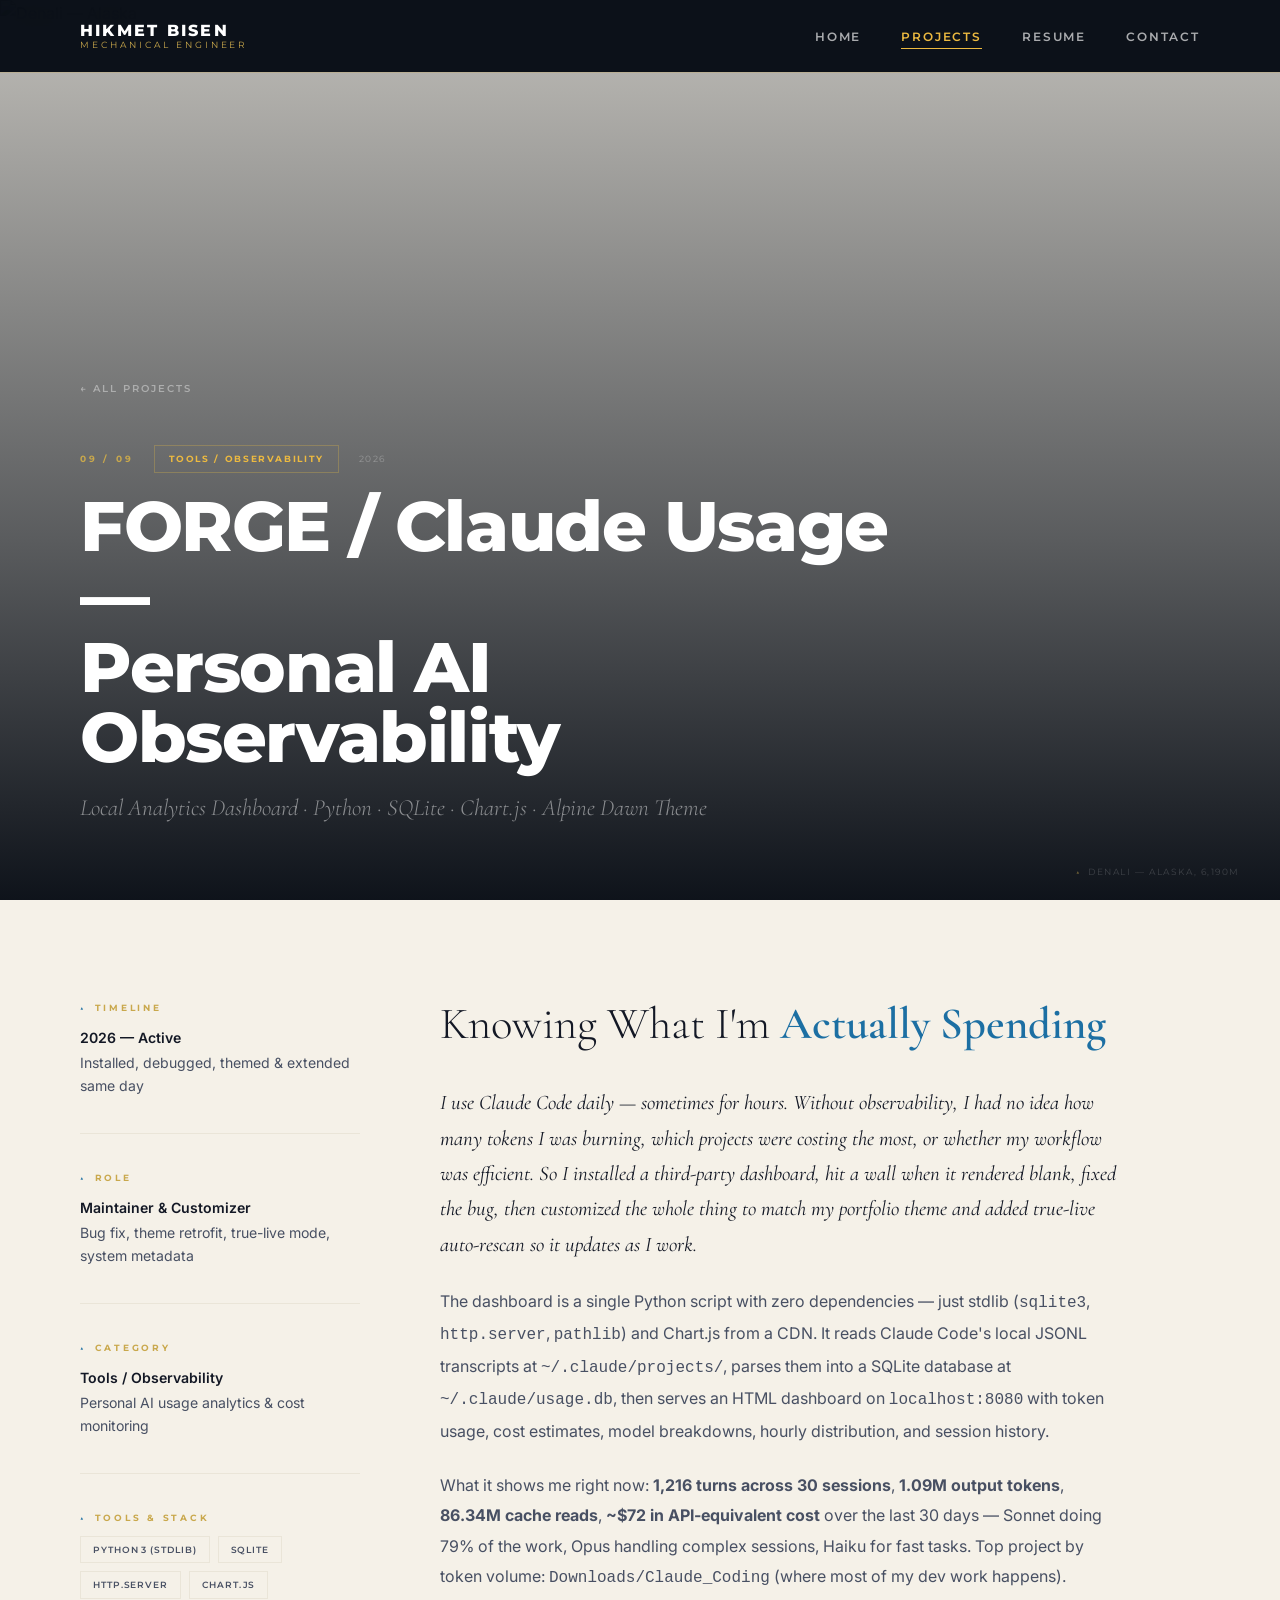
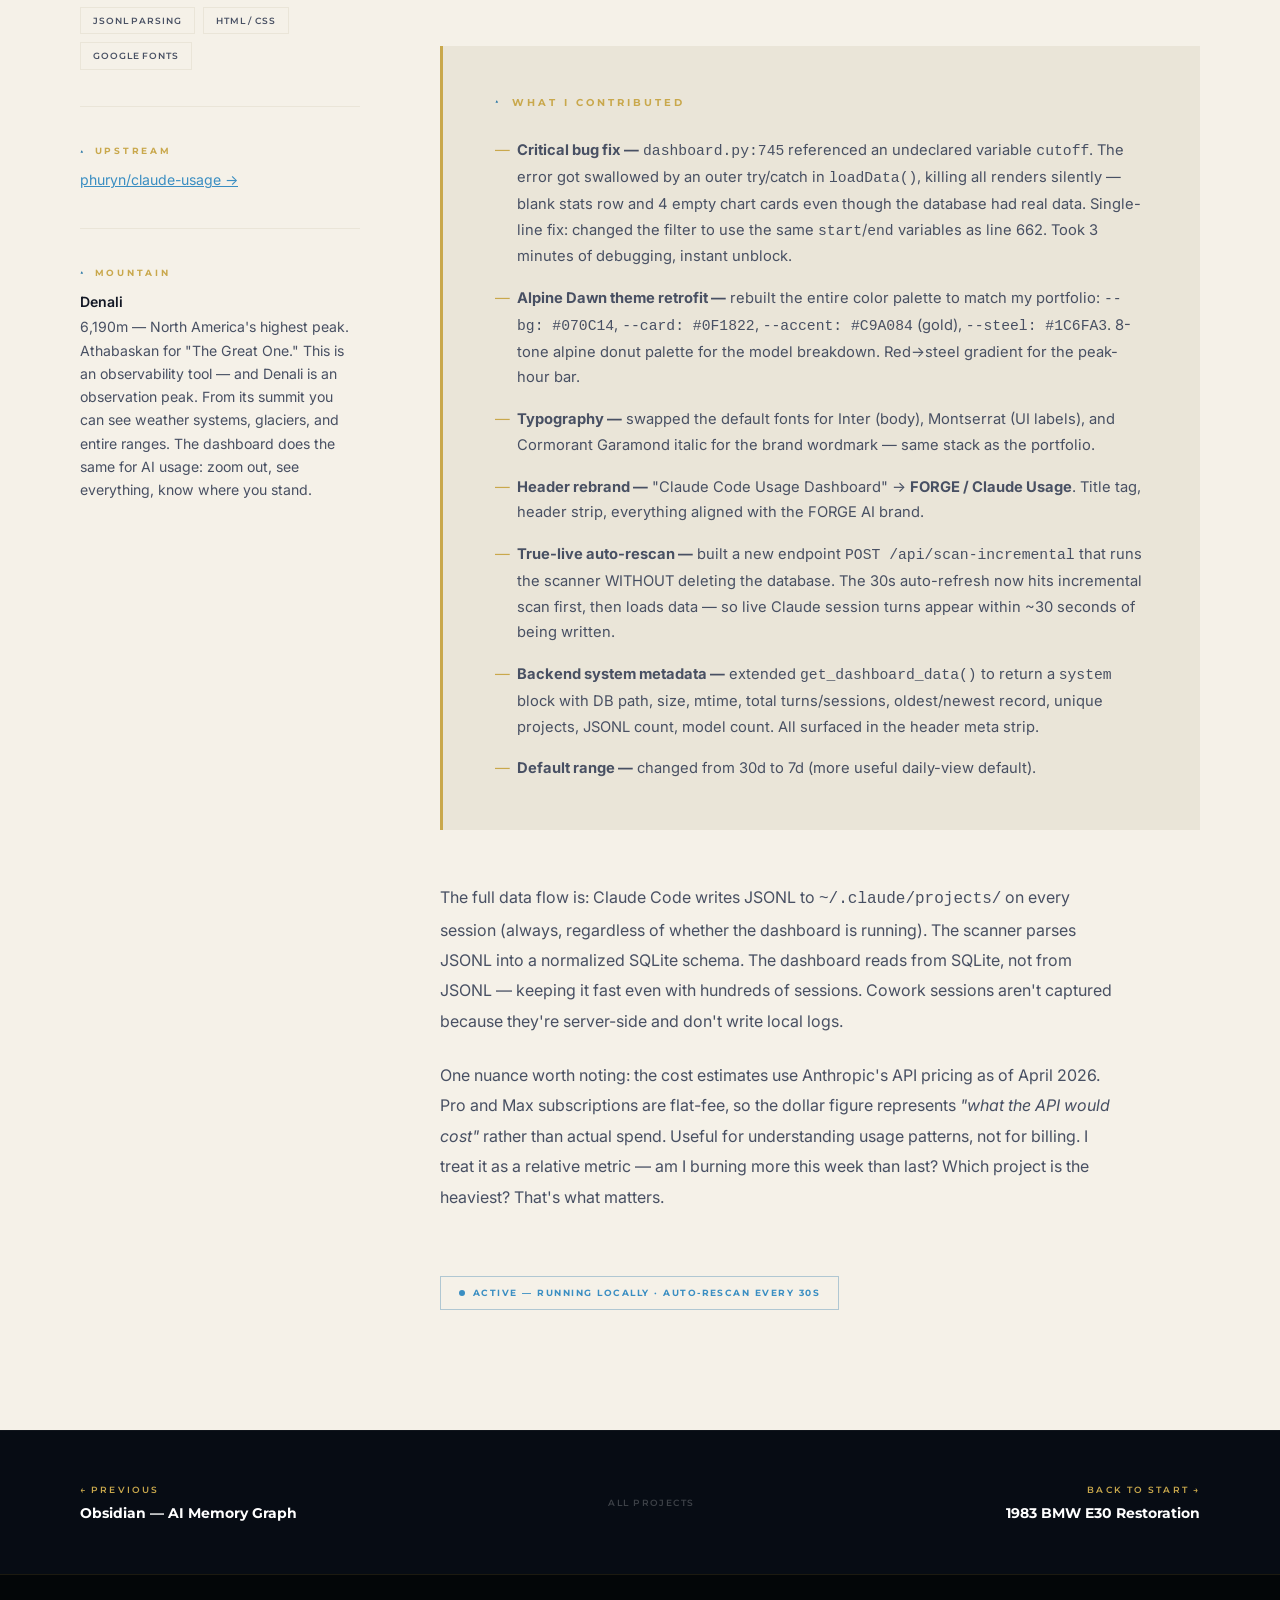
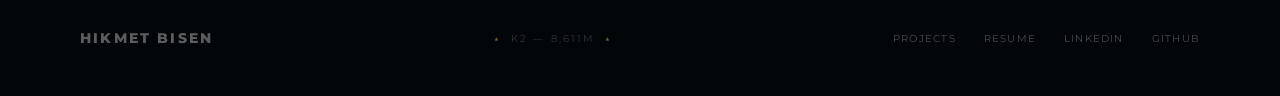
==== Project/project-claude-dashboard.html @ 7d72fdad "Add Claude Usage Dashboard as project 09/09" ====
<!DOCTYPE html>
<html lang="en">
<head>
  <meta charset="UTF-8">
  <meta name="viewport" content="width=device-width, initial-scale=1.0">
  <title>Claude Usage Dashboard — Hikmet Bisen</title>
  <meta name="description" content="Local analytics dashboard for Claude Code — token usage, cost estimates, session history. Customized to Alpine Dawn theme with true-live auto-rescan.">
  <link rel="stylesheet" href="../css/style.css">
</head>
<body>

  <nav class="navbar scrolled" id="navbar">
    <div class="nav-inner">
      <a href="../index.html" class="nav-logo">
        Hikmet Bisen
        <span>Mechanical Engineer</span>
      </a>
      <ul class="nav-links">
        <li><a href="../index.html">Home</a></li>
        <li><a href="projects.html" class="active">Projects</a></li>
        <li><a href="../Resume/resume.html">Resume</a></li>
        <li><a href="../index.html#contact">Contact</a></li>
      </ul>
    </div>
  </nav>

  <!-- ── Hero ── -->
  <section class="project-detail-hero">
    <img
      src="../assets/images/denali.jpg"
      alt="Denali — Alaska"
      class="project-detail-hero-img"
    >
    <div class="project-detail-overlay"></div>
    <div class="project-mountain-credit">Denali — Alaska, 6,190m</div>

    <div class="project-detail-hero-content">
      <a href="projects.html" class="project-detail-back">← All Projects</a>
      <div class="project-detail-meta">
        <span class="project-detail-num">09 / 09</span>
        <span class="project-detail-cat">Tools / Observability</span>
        <span class="project-detail-date">2026</span>
      </div>
      <h1 class="project-detail-title">FORGE / Claude Usage —<br>Personal AI Observability</h1>
      <p class="project-detail-subtitle">Local Analytics Dashboard · Python · SQLite · Chart.js · Alpine Dawn Theme</p>
    </div>
  </section>

  <!-- ── Content ── -->
  <section class="project-detail-content">
    <div class="container">
      <div class="project-detail-grid">

        <!-- Sidebar -->
        <aside class="project-detail-sidebar">
          <div class="project-sidebar-section">
            <span class="project-sidebar-label">Timeline</span>
            <div class="project-sidebar-value">
              <strong>2026 — Active</strong>
              Installed, debugged, themed &amp; extended same day
            </div>
          </div>
          <div class="project-sidebar-section">
            <span class="project-sidebar-label">Role</span>
            <div class="project-sidebar-value">
              <strong>Maintainer &amp; Customizer</strong>
              Bug fix, theme retrofit, true-live mode, system metadata
            </div>
          </div>
          <div class="project-sidebar-section">
            <span class="project-sidebar-label">Category</span>
            <div class="project-sidebar-value">
              <strong>Tools / Observability</strong>
              Personal AI usage analytics &amp; cost monitoring
            </div>
          </div>
          <div class="project-sidebar-section">
            <span class="project-sidebar-label">Tools &amp; Stack</span>
            <div class="project-tools-list">
              <span class="project-tool-tag">Python 3 (stdlib)</span>
              <span class="project-tool-tag">SQLite</span>
              <span class="project-tool-tag">http.server</span>
              <span class="project-tool-tag">Chart.js</span>
              <span class="project-tool-tag">JSONL Parsing</span>
              <span class="project-tool-tag">HTML / CSS</span>
              <span class="project-tool-tag">Google Fonts</span>
            </div>
          </div>
          <div class="project-sidebar-section">
            <span class="project-sidebar-label">Upstream</span>
            <div class="project-sidebar-value">
              <a href="https://github.com/phuryn/claude-usage" target="_blank" rel="noopener noreferrer" style="color: var(--steel-light); text-decoration: underline;">phuryn/claude-usage →</a>
            </div>
          </div>
          <div class="project-sidebar-section">
            <span class="project-sidebar-label">Mountain</span>
            <div class="project-sidebar-value">
              <strong>Denali</strong>
              6,190m — North America's highest peak. Athabaskan for "The Great One." This is an observability tool — and Denali is an observation peak. From its summit you can see weather systems, glaciers, and entire ranges. The dashboard does the same for AI usage: zoom out, see everything, know where you stand.
            </div>
          </div>
        </aside>

        <!-- Body -->
        <div class="project-detail-body">
          <h2>Knowing What I'm <strong>Actually Spending</strong></h2>

          <p>
            I use Claude Code daily — sometimes for hours. Without observability, I had no idea how many tokens I was burning, which projects were costing the most, or whether my workflow was efficient. So I installed a third-party dashboard, hit a wall when it rendered blank, fixed the bug, then customized the whole thing to match my portfolio theme and added true-live auto-rescan so it updates as I work.
          </p>

          <p>
            The dashboard is a single Python script with zero dependencies — just stdlib (<code>sqlite3</code>, <code>http.server</code>, <code>pathlib</code>) and Chart.js from a CDN. It reads Claude Code's local JSONL transcripts at <code>~/.claude/projects/</code>, parses them into a SQLite database at <code>~/.claude/usage.db</code>, then serves an HTML dashboard on <code>localhost:8080</code> with token usage, cost estimates, model breakdowns, hourly distribution, and session history.
          </p>

          <p>
            What it shows me right now: <strong>1,216 turns across 30 sessions</strong>, <strong>1.09M output tokens</strong>, <strong>86.34M cache reads</strong>, <strong>~$72 in API-equivalent cost</strong> over the last 30 days — Sonnet doing 79% of the work, Opus handling complex sessions, Haiku for fast tasks. Top project by token volume: <code>Downloads/Claude_Coding</code> (where most of my dev work happens).
          </p>

          <div class="project-contributions">
            <h3>What I Contributed</h3>
            <ul>
              <li><strong>Critical bug fix —</strong> <code>dashboard.py:745</code> referenced an undeclared variable <code>cutoff</code>. The error got swallowed by an outer try/catch in <code>loadData()</code>, killing all renders silently — blank stats row and 4 empty chart cards even though the database had real data. Single-line fix: changed the filter to use the same <code>start</code>/<code>end</code> variables as line 662. Took 3 minutes of debugging, instant unblock.</li>
              <li><strong>Alpine Dawn theme retrofit —</strong> rebuilt the entire color palette to match my portfolio: <code>--bg: #070C14</code>, <code>--card: #0F1822</code>, <code>--accent: #C9A084</code> (gold), <code>--steel: #1C6FA3</code>. 8-tone alpine donut palette for the model breakdown. Red→steel gradient for the peak-hour bar.</li>
              <li><strong>Typography —</strong> swapped the default fonts for Inter (body), Montserrat (UI labels), and Cormorant Garamond italic for the brand wordmark — same stack as the portfolio.</li>
              <li><strong>Header rebrand —</strong> "Claude Code Usage Dashboard" → <strong>FORGE / Claude Usage</strong>. Title tag, header strip, everything aligned with the FORGE AI brand.</li>
              <li><strong>True-live auto-rescan —</strong> built a new endpoint <code>POST /api/scan-incremental</code> that runs the scanner WITHOUT deleting the database. The 30s auto-refresh now hits incremental scan first, then loads data — so live Claude session turns appear within ~30 seconds of being written.</li>
              <li><strong>Backend system metadata —</strong> extended <code>get_dashboard_data()</code> to return a <code>system</code> block with DB path, size, mtime, total turns/sessions, oldest/newest record, unique projects, JSONL count, model count. All surfaced in the header meta strip.</li>
              <li><strong>Default range —</strong> changed from 30d to 7d (more useful daily-view default).</li>
            </ul>
          </div>

          <p>
            The full data flow is: Claude Code writes JSONL to <code>~/.claude/projects/</code> on every session (always, regardless of whether the dashboard is running). The scanner parses JSONL into a normalized SQLite schema. The dashboard reads from SQLite, not from JSONL — keeping it fast even with hundreds of sessions. Cowork sessions aren't captured because they're server-side and don't write local logs.
          </p>

          <p>
            One nuance worth noting: the cost estimates use Anthropic's API pricing as of April 2026. Pro and Max subscriptions are flat-fee, so the dollar figure represents <em>"what the API would cost"</em> rather than actual spend. Useful for understanding usage patterns, not for billing. I treat it as a relative metric — am I burning more this week than last? Which project is the heaviest? That's what matters.
          </p>

          <span class="project-status-badge">Active — Running Locally · Auto-Rescan Every 30s</span>
        </div>

      </div>
    </div>
  </section>

  <!-- ── Project Navigation ── -->
  <nav class="project-nav-bar">
    <div class="container">
      <div class="project-nav-inner">
        <a href="project-obsidian-graph.html" class="project-nav-item">
          <span class="project-nav-label">← Previous</span>
          <span class="project-nav-name">Obsidian — AI Memory Graph</span>
        </a>
        <a href="projects.html" class="project-nav-center">All Projects</a>
        <a href="project-bmw-e30.html" class="project-nav-item next">
          <span class="project-nav-label">Back to Start →</span>
          <span class="project-nav-name">1983 BMW E30 Restoration</span>
        </a>
      </div>
    </div>
  </nav>

  <footer>
    <div class="container">
      <div class="footer-inner">
        <div class="footer-logo">Hikmet Bisen</div>
        <div class="footer-peak">K2 — 8,611m</div>
        <div class="footer-links">
          <a href="projects.html">Projects</a>
          <a href="../Resume/resume.html">Resume</a>
          <a href="https://www.linkedin.com/in/hikmetbisen/" target="_blank" rel="noopener noreferrer">LinkedIn</a>
          <a href="https://github.com/Hikmet4416" target="_blank" rel="noopener noreferrer">GitHub</a>
        </div>
      </div>
    </div>
  </footer>

  <script src="../js/main.js"></script>
</body>
</html>
---- css/style.css ----
/* =========================================
   HIKMET BISEN — PORTFOLIO
   Alpine Dawn Theme | K2 Inspired
   ========================================= */

@import url('https://fonts.googleapis.com/css2?family=Cormorant+Garamond:ital,wght@0,300;0,400;0,600;1,300;1,400&family=Inter:wght@300;400;500;600&family=Montserrat:wght@400;500;600;700;800&display=swap');

/* ── Variables ── */
:root {
  --gold:        #C9A84C;
  --gold-light:  #EDBA40;
  --gold-pale:   #F5E7C0;
  --gold-glow:   rgba(201, 168, 76, 0.18);
  --steel:       #1C6FA3;
  --steel-light: #3A8EC2;
  --steel-pale:  #C5DFF0;
  --cream:       #F5F1E8;
  --cream-dark:  #EAE5D8;
  --dark:        #070C14;
  --dark-mid:    #0F1A28;
  --charcoal:    #2A3447;
  --text:        #131825;
  --text-mid:    #485063;
  --text-light:  #8090A8;
  --white:       #FFFFFF;

  --font-display: 'Cormorant Garamond', Georgia, serif;
  --font-sans:    'Inter', system-ui, sans-serif;
  --font-brand:   'Montserrat', sans-serif;

  --max-w: 1200px;
  --nav-h: 72px;
  --ease: cubic-bezier(0.4, 0, 0.2, 1);

  /* Grain texture for dark sections */
  --grain: url("data:image/svg+xml,%3Csvg xmlns='http://www.w3.org/2000/svg' width='300' height='300'%3E%3Cfilter id='n'%3E%3CfeTurbulence type='fractalNoise' baseFrequency='0.75' numOctaves='4' stitchTiles='stitch'/%3E%3CfeColorMatrix type='saturate' values='0'/%3E%3C/filter%3E%3Crect width='300' height='300' filter='url(%23n)' opacity='1'/%3E%3C%2Fsvg%3E");
}

/* ── Reset ── */
*, *::before, *::after { box-sizing: border-box; margin: 0; padding: 0; }
html { scroll-behavior: smooth; font-size: 16px; }
body {
  font-family: var(--font-sans);
  background: var(--cream);
  color: var(--text);
  line-height: 1.7;
  overflow-x: hidden;
}
img { display: block; max-width: 100%; }
a { color: inherit; text-decoration: none; }
ul { list-style: none; }

/* ── Utility ── */
.container {
  max-width: var(--max-w);
  margin: 0 auto;
  padding: 0 40px;
}
.section-label {
  font-family: var(--font-brand);
  font-size: 0.68rem;
  font-weight: 700;
  letter-spacing: 0.28em;
  text-transform: uppercase;
  color: var(--gold);
  display: block;
  margin-bottom: 16px;
}

/* ── Navbar ── */
.navbar {
  position: fixed;
  top: 0; left: 0; right: 0;
  height: var(--nav-h);
  z-index: 100;
  transition: background 0.4s var(--ease), box-shadow 0.4s var(--ease);
}
.navbar.scrolled {
  background: rgba(7, 12, 20, 0.97);
  backdrop-filter: blur(14px);
  box-shadow: 0 1px 0 rgba(201, 168, 76, 0.25);
}
.nav-inner {
  max-width: var(--max-w);
  margin: 0 auto;
  padding: 0 40px;
  height: 100%;
  display: flex;
  align-items: center;
  justify-content: space-between;
}
.nav-logo {
  font-family: var(--font-brand);
  font-weight: 800;
  font-size: 1rem;
  letter-spacing: 0.14em;
  text-transform: uppercase;
  color: var(--white);
  display: flex;
  flex-direction: column;
  line-height: 1.1;
}
.nav-logo span {
  font-weight: 400;
  font-size: 0.58rem;
  letter-spacing: 0.32em;
  color: var(--gold);
  text-transform: uppercase;
}
.nav-links {
  display: flex;
  gap: 40px;
  align-items: center;
}
.nav-links a {
  font-family: var(--font-brand);
  font-size: 0.72rem;
  font-weight: 600;
  letter-spacing: 0.16em;
  text-transform: uppercase;
  color: rgba(255,255,255,0.65);
  transition: color 0.2s;
  position: relative;
}
.nav-links a::after {
  content: '';
  position: absolute;
  bottom: -5px; left: 0; right: 0;
  height: 1px;
  background: var(--gold-light);
  transform: scaleX(0);
  transition: transform 0.3s var(--ease);
  transform-origin: left;
}
.nav-links a:hover { color: var(--white); }
.nav-links a:hover::after { transform: scaleX(1); }
.nav-links a.active { color: var(--gold-light); }
.nav-links a.active::after { transform: scaleX(1); background: var(--gold-light); }

/* ── Hero ── */
.hero {
  position: relative;
  height: 100vh;
  min-height: 720px;
  background: var(--dark);
  display: flex;
  flex-direction: column;
  justify-content: center;
  overflow: hidden;
}

/* Grain overlay */
.hero::before {
  content: '';
  position: absolute;
  inset: 0;
  background: var(--grain) repeat;
  background-size: 200px 200px;
  opacity: 0.045;
  mix-blend-mode: overlay;
  pointer-events: none;
  z-index: 1;
}

.hero-bg {
  position: absolute;
  inset: 0;
  background:
    radial-gradient(ellipse 80% 55% at 15% 35%, rgba(201, 168, 76, 0.1) 0%, transparent 55%),
    radial-gradient(ellipse 55% 75% at 82% 18%, rgba(28, 111, 163, 0.14) 0%, transparent 55%),
    radial-gradient(ellipse 40% 40% at 50% 100%, rgba(201, 168, 76, 0.08) 0%, transparent 50%),
    linear-gradient(180deg, #070C14 0%, #0F1A28 55%, #070C14 100%);
}
.hero-stars {
  position: absolute;
  inset: 0;
  background-image:
    radial-gradient(1px 1px at 12% 18%, rgba(255,255,255,0.5) 0%, transparent 100%),
    radial-gradient(1px 1px at 28% 8%, rgba(255,255,255,0.35) 0%, transparent 100%),
    radial-gradient(1.5px 1.5px at 52% 12%, rgba(255,255,255,0.55) 0%, transparent 100%),
    radial-gradient(1px 1px at 68% 6%, rgba(255,255,255,0.25) 0%, transparent 100%),
    radial-gradient(1px 1px at 83% 22%, rgba(255,255,255,0.45) 0%, transparent 100%),
    radial-gradient(1px 1px at 43% 4%, rgba(255,255,255,0.3) 0%, transparent 100%),
    radial-gradient(2px 2px at 91% 10%, rgba(201,168,76,0.7) 0%, transparent 100%),
    radial-gradient(1px 1px at 7% 35%, rgba(255,255,255,0.2) 0%, transparent 100%),
    radial-gradient(1px 1px at 62% 28%, rgba(255,255,255,0.3) 0%, transparent 100%);
}
.hero-mountain {
  position: absolute;
  bottom: 0; left: 0; right: 0;
  height: 55%;
}
.hero-mountain::after {
  content: '';
  position: absolute;
  bottom: 42%;
  left: 0; right: 0;
  height: 3px;
  background: linear-gradient(to right,
    transparent 0%,
    rgba(201, 168, 76, 0.08) 15%,
    rgba(201, 168, 76, 0.35) 35%,
    rgba(237, 186, 64, 0.55) 50%,
    rgba(201, 168, 76, 0.35) 65%,
    rgba(201, 168, 76, 0.08) 85%,
    transparent 100%);
  filter: blur(6px);
  pointer-events: none;
}
.hero-mountain svg {
  width: 100%;
  height: 100%;
  display: block;
}
.hero-content {
  position: relative;
  z-index: 2;
  max-width: var(--max-w);
  margin: 0 auto;
  padding: 0 40px;
  padding-bottom: 120px;
}
.hero-eyebrow {
  font-family: var(--font-brand);
  font-size: 0.65rem;
  font-weight: 700;
  letter-spacing: 0.38em;
  text-transform: uppercase;
  color: var(--gold);
  margin-bottom: 28px;
  display: flex;
  align-items: center;
  gap: 16px;
}
.hero-eyebrow::before {
  content: '';
  display: block;
  width: 48px;
  height: 1px;
  background: linear-gradient(to right, var(--gold), transparent);
}
.hero-name {
  font-family: var(--font-brand);
  font-size: clamp(4.5rem, 11vw, 9.5rem);
  font-weight: 800;
  letter-spacing: -0.03em;
  line-height: 0.9;
  color: var(--white);
  margin-bottom: 28px;
}
.hero-name em {
  font-style: normal;
  color: var(--gold-light);
  display: block;
}
.hero-title {
  font-family: var(--font-display);
  font-size: clamp(1.4rem, 2.8vw, 2.2rem);
  font-weight: 300;
  font-style: italic;
  color: rgba(255,255,255,0.6);
  margin-bottom: 14px;
  letter-spacing: 0.03em;
}
.hero-tagline {
  font-size: 0.72rem;
  color: rgba(255,255,255,0.3);
  letter-spacing: 0.18em;
  font-family: var(--font-brand);
  font-weight: 500;
  text-transform: uppercase;
  margin-bottom: 56px;
}
.hero-ctas {
  display: flex;
  gap: 16px;
  flex-wrap: wrap;
}
.btn {
  display: inline-flex;
  align-items: center;
  gap: 10px;
  font-family: var(--font-brand);
  font-size: 0.7rem;
  font-weight: 700;
  letter-spacing: 0.2em;
  text-transform: uppercase;
  padding: 15px 34px;
  border: none;
  cursor: pointer;
  transition: all 0.3s var(--ease);
  position: relative;
  overflow: hidden;
}
.btn-primary {
  background: var(--gold);
  color: var(--dark);
}
.btn-primary:hover {
  background: var(--gold-light);
  transform: translateY(-2px);
  box-shadow: 0 10px 36px rgba(201, 168, 76, 0.4);
}
.btn-outline {
  background: transparent;
  color: var(--white);
  border: 1px solid rgba(255,255,255,0.25);
}
.btn-outline:hover {
  border-color: var(--gold);
  color: var(--gold-light);
  transform: translateY(-2px);
}
.hero-scroll {
  position: absolute;
  bottom: 36px;
  left: 50%;
  transform: translateX(-50%);
  z-index: 2;
  display: flex;
  flex-direction: column;
  align-items: center;
  gap: 10px;
  opacity: 0.35;
  font-family: var(--font-brand);
  font-size: 0.58rem;
  letter-spacing: 0.24em;
  text-transform: uppercase;
  color: var(--white);
  animation: scrollBounce 2.8s ease-in-out infinite;
}
.scroll-line {
  width: 1px;
  height: 44px;
  background: linear-gradient(to bottom, var(--gold), transparent);
}
@keyframes scrollBounce {
  0%, 100% { transform: translateX(-50%) translateY(0); opacity: 0.35; }
  50% { transform: translateX(-50%) translateY(7px); opacity: 0.65; }
}

/* ── About ── */
.about {
  padding: 128px 0;
  background: var(--cream);
  position: relative;
  overflow: hidden;
}
/* Ghost monogram */
.about::before {
  content: 'HB';
  position: absolute;
  right: -2%;
  top: 50%;
  transform: translateY(-50%);
  font-family: var(--font-brand);
  font-size: clamp(180px, 22vw, 320px);
  font-weight: 900;
  color: rgba(28, 111, 163, 0.04);
  letter-spacing: -0.05em;
  line-height: 1;
  pointer-events: none;
  user-select: none;
}
.about-grid {
  display: grid;
  grid-template-columns: 1fr 1.4fr;
  gap: 80px;
  align-items: start;
  position: relative;
}
.about-left h2 {
  font-family: var(--font-display);
  font-size: clamp(3rem, 5vw, 5.2rem);
  font-weight: 300;
  line-height: 1.0;
  color: var(--text);
  margin-bottom: 32px;
}
.about-left h2 strong {
  font-weight: 600;
  display: block;
  color: var(--steel);
}
.about-peak {
  display: flex;
  align-items: center;
  gap: 12px;
  font-family: var(--font-brand);
  font-size: 0.65rem;
  font-weight: 600;
  letter-spacing: 0.22em;
  text-transform: uppercase;
  color: var(--text-light);
  margin-bottom: 48px;
}
.peak-icon {
  width: 20px;
  height: 16px;
  fill: var(--gold);
}
.about-ctas {
  display: flex;
  flex-direction: column;
  gap: 10px;
}
.btn-dark {
  background: var(--dark);
  color: var(--white);
  justify-content: space-between;
  padding: 16px 24px;
}
.btn-dark:hover {
  background: var(--steel);
  transform: translateX(8px);
  box-shadow: 4px 0 20px rgba(28, 111, 163, 0.25);
}
.btn-dark-outline {
  background: transparent;
  color: var(--text);
  border: 1px solid var(--cream-dark);
  justify-content: space-between;
  padding: 16px 24px;
}
.btn-dark-outline:hover {
  border-color: var(--steel);
  color: var(--steel);
  transform: translateX(8px);
}
.btn-arrow {
  font-size: 1.1rem;
  line-height: 1;
}
.about-right p {
  font-size: 1.05rem;
  color: var(--text-mid);
  margin-bottom: 20px;
  line-height: 1.85;
}
.about-right p:first-of-type {
  font-family: var(--font-display);
  font-size: 1.38rem;
  font-style: italic;
  color: var(--text);
  line-height: 1.65;
}
.about-stats {
  display: grid;
  grid-template-columns: repeat(3, 1fr);
  gap: 24px;
  margin-top: 52px;
  padding-top: 40px;
  border-top: 1px solid var(--cream-dark);
}
.stat-num {
  font-family: var(--font-brand);
  font-size: 3rem;
  font-weight: 800;
  color: var(--gold);
  line-height: 1;
  display: block;
  margin-bottom: 8px;
  letter-spacing: -0.02em;
}
.stat-label {
  font-size: 0.65rem;
  font-family: var(--font-brand);
  letter-spacing: 0.18em;
  text-transform: uppercase;
  color: var(--text-light);
}

/* ── Skills strip ── */
.skills-strip {
  background: var(--dark-mid);
  padding: 56px 0;
  overflow: hidden;
  position: relative;
}
.skills-strip::before {
  content: '';
  position: absolute;
  inset: 0;
  background: var(--grain) repeat;
  background-size: 200px 200px;
  opacity: 0.03;
  mix-blend-mode: overlay;
  pointer-events: none;
}
/* Gold accent line at top of strip */
.skills-strip::after {
  content: '';
  position: absolute;
  top: 0; left: 0; right: 0;
  height: 1px;
  background: linear-gradient(to right, transparent, var(--gold), transparent);
  opacity: 0.4;
}
.skills-strip-inner {
  max-width: var(--max-w);
  margin: 0 auto;
  padding: 0 40px;
  position: relative;
}
.skills-strip-label {
  font-family: var(--font-brand);
  font-size: 0.62rem;
  letter-spacing: 0.28em;
  text-transform: uppercase;
  color: var(--gold);
  margin-bottom: 28px;
  display: block;
}
.skills-grid {
  display: flex;
  flex-wrap: wrap;
  gap: 10px;
}
.skill-tag {
  font-family: var(--font-brand);
  font-size: 0.65rem;
  font-weight: 600;
  letter-spacing: 0.1em;
  text-transform: uppercase;
  padding: 8px 18px;
  border: 1px solid rgba(255,255,255,0.08);
  color: rgba(255,255,255,0.45);
  transition: all 0.25s var(--ease);
  cursor: default;
}
.skill-tag:hover {
  border-color: rgba(201, 168, 76, 0.5);
  color: var(--gold-light);
  background: rgba(201, 168, 76, 0.06);
}
.skill-tag.highlight {
  border-color: rgba(201, 168, 76, 0.3);
  color: var(--gold-light);
  background: rgba(201, 168, 76, 0.05);
}
.skill-tag.highlight:hover {
  border-color: var(--gold);
  background: rgba(201, 168, 76, 0.12);
}

/* ── Featured Projects ── */
.featured-projects {
  padding: 128px 0;
  background: var(--cream-dark);
}
.section-header {
  display: flex;
  align-items: flex-end;
  justify-content: space-between;
  margin-bottom: 64px;
}
.section-header h2 {
  font-family: var(--font-display);
  font-size: clamp(2.5rem, 4.5vw, 4.2rem);
  font-weight: 300;
  color: var(--text);
  line-height: 1;
}
.section-header h2 strong {
  font-weight: 600;
  color: var(--text);
}
.section-header-link {
  font-family: var(--font-brand);
  font-size: 0.7rem;
  font-weight: 700;
  letter-spacing: 0.16em;
  text-transform: uppercase;
  color: var(--steel);
  display: flex;
  align-items: center;
  gap: 8px;
  transition: gap 0.25s, color 0.25s;
  padding-bottom: 4px;
  border-bottom: 1px solid transparent;
  transition: all 0.25s;
}
.section-header-link:hover {
  gap: 16px;
  color: var(--gold);
  border-bottom-color: var(--gold);
}

/* ── Project Card ── */
.projects-grid {
  display: grid;
  grid-template-columns: repeat(3, 1fr);
  gap: 3px;
}
.project-card {
  position: relative;
  aspect-ratio: 4/3;
  overflow: hidden;
  cursor: pointer;
  background: var(--dark-mid);
}
.project-card.wide {
  grid-column: span 2;
  aspect-ratio: 16/9;
}
.project-bg {
  position: absolute;
  inset: 0;
  transition: transform 0.7s var(--ease);
}
.project-card:hover .project-bg {
  transform: scale(1.07);
}

/* Card gradients — rich, directional */
.project-card:nth-child(1) .project-bg {
  background:
    linear-gradient(145deg, #080E1C 0%, #102240 35%, #1C4E7A 65%, #0D2035 100%);
}
.project-card:nth-child(2) .project-bg {
  background:
    linear-gradient(145deg, #130B03 0%, #2E1A08 35%, #7A4A12 65%, #C9A84C 90%, #1A0E04 100%);
}
.project-card:nth-child(3) .project-bg {
  background:
    linear-gradient(145deg, #080F0A 0%, #0E2815 35%, #1A5535 65%, #0A1C0F 100%);
}
.project-card:nth-child(4) .project-bg {
  background:
    linear-gradient(145deg, #0C0818 0%, #1C0F30 35%, #4A1E82 65%, #120A22 100%);
}
.project-card:nth-child(5) .project-bg {
  background:
    linear-gradient(145deg, #120810 0%, #280D1C 35%, #721838 65%, #0F0610 100%);
}

/* Decorative SVG in placeholder */
.project-bg-icon {
  position: absolute;
  top: 50%;
  left: 50%;
  transform: translate(-50%, -50%);
  opacity: 0.05;
  width: 55%;
}

.project-overlay {
  position: absolute;
  inset: 0;
  background: linear-gradient(to top,
    rgba(7,12,20,0.95) 0%,
    rgba(7,12,20,0.5) 40%,
    rgba(7,12,20,0.1) 70%,
    transparent 100%);
  transition: background 0.4s var(--ease);
}
.project-card:hover .project-overlay {
  background: linear-gradient(to top,
    rgba(7,12,20,0.98) 0%,
    rgba(7,12,20,0.75) 100%);
}

/* Gold bottom accent line */
.project-card::after {
  content: '';
  position: absolute;
  bottom: 0; left: 0; right: 0;
  height: 2px;
  background: var(--gold);
  transform: scaleX(0);
  transform-origin: left;
  transition: transform 0.5s var(--ease);
  z-index: 3;
}
.project-card:hover::after {
  transform: scaleX(1);
}

.project-tooltip {
  position: absolute;
  inset: 0;
  display: flex;
  flex-direction: column;
  justify-content: flex-end;
  padding: 28px;
  z-index: 2;
}
.project-number {
  font-family: var(--font-brand);
  font-size: 0.58rem;
  font-weight: 700;
  letter-spacing: 0.28em;
  color: var(--gold);
  margin-bottom: 8px;
  opacity: 0;
  transform: translateY(8px);
  transition: all 0.35s var(--ease);
}
.project-card:hover .project-number {
  opacity: 1;
  transform: translateY(0);
}
.project-name {
  font-family: var(--font-brand);
  font-size: clamp(1rem, 1.5vw, 1.3rem);
  font-weight: 700;
  color: rgba(255,255,255,0.85);
  line-height: 1.2;
  margin-bottom: 10px;
  transform: translateY(6px);
  transition: transform 0.35s var(--ease), color 0.35s;
}
.project-card:hover .project-name {
  transform: translateY(0);
  color: var(--white);
}
.project-desc {
  font-size: 0.78rem;
  color: rgba(255,255,255,0.5);
  line-height: 1.55;
  max-width: 360px;
  opacity: 0;
  transform: translateY(10px);
  transition: opacity 0.35s var(--ease) 0.06s, transform 0.35s var(--ease) 0.06s;
}
.project-card:hover .project-desc {
  opacity: 1;
  transform: translateY(0);
}
.project-tag {
  position: absolute;
  top: 20px;
  right: 20px;
  font-family: var(--font-brand);
  font-size: 0.57rem;
  font-weight: 700;
  letter-spacing: 0.18em;
  text-transform: uppercase;
  padding: 5px 12px;
  background: rgba(201, 168, 76, 0.12);
  border: 1px solid rgba(201, 168, 76, 0.38);
  color: var(--gold-light);
  opacity: 0;
  transform: translateY(-8px);
  transition: all 0.35s var(--ease);
  z-index: 2;
}
.project-card:hover .project-tag {
  opacity: 1;
  transform: translateY(0);
}

/* ── Work Together ── */
.work-together {
  padding: 140px 0;
  background: var(--dark);
  position: relative;
  overflow: hidden;
}
/* Grain on contact section */
.work-together::before {
  content: '';
  position: absolute;
  inset: 0;
  background: var(--grain) repeat;
  background-size: 200px 200px;
  opacity: 0.04;
  mix-blend-mode: overlay;
  pointer-events: none;
  z-index: 0;
}
/* K2 ghost text */
.work-together::after {
  content: 'K2';
  position: absolute;
  bottom: -50px;
  right: -24px;
  font-family: var(--font-brand);
  font-size: 320px;
  font-weight: 900;
  color: rgba(255,255,255,0.018);
  letter-spacing: -0.05em;
  line-height: 1;
  pointer-events: none;
}
.work-together-bg {
  position: absolute;
  inset: 0;
  background:
    radial-gradient(ellipse 65% 50% at 25% 50%, rgba(28, 111, 163, 0.14) 0%, transparent 55%),
    radial-gradient(ellipse 40% 40% at 75% 80%, rgba(201, 168, 76, 0.06) 0%, transparent 50%);
}
.work-together .container { position: relative; z-index: 1; }
.work-together-grid {
  display: grid;
  grid-template-columns: 1fr 1fr;
  gap: 80px;
  align-items: center;
}
.work-left h2 {
  font-family: var(--font-display);
  font-size: clamp(2.5rem, 5vw, 5rem);
  font-weight: 300;
  color: var(--white);
  line-height: 1.05;
  margin-bottom: 24px;
}
.work-left h2 strong {
  font-weight: 600;
  color: var(--gold-light);
}
.work-left p {
  font-size: 0.95rem;
  color: rgba(255,255,255,0.45);
  line-height: 1.85;
  max-width: 400px;
}
.contact-form {
  display: flex;
  flex-direction: column;
  gap: 16px;
}
.form-row {
  display: grid;
  grid-template-columns: 1fr 1fr;
  gap: 16px;
}
.form-group {
  display: flex;
  flex-direction: column;
  gap: 6px;
}
.form-group label {
  font-family: var(--font-brand);
  font-size: 0.6rem;
  font-weight: 700;
  letter-spacing: 0.2em;
  text-transform: uppercase;
  color: rgba(255,255,255,0.35);
}
.form-group input,
.form-group textarea,
.form-group select {
  background: rgba(255,255,255,0.04);
  border: 1px solid rgba(255,255,255,0.09);
  color: var(--white);
  padding: 14px 16px;
  font-family: var(--font-sans);
  font-size: 0.88rem;
  outline: none;
  transition: border-color 0.25s, background 0.25s;
  resize: none;
  -webkit-appearance: none;
}
.form-group input::placeholder,
.form-group textarea::placeholder {
  color: rgba(255,255,255,0.18);
}
.form-group input:focus,
.form-group textarea:focus {
  border-color: var(--gold);
  background: rgba(201, 168, 76, 0.04);
}
.form-group textarea { height: 120px; }
.btn-submit {
  background: var(--gold);
  color: var(--dark);
  align-self: flex-start;
  padding: 16px 42px;
}
.btn-submit:hover {
  background: var(--gold-light);
  transform: translateY(-2px);
  box-shadow: 0 10px 36px rgba(201, 168, 76, 0.4);
}

/* ── Footer ── */
footer {
  background: #030608;
  padding: 52px 0;
  border-top: 1px solid rgba(201, 168, 76, 0.12);
}
.footer-inner {
  display: flex;
  align-items: center;
  justify-content: space-between;
}
.footer-logo {
  font-family: var(--font-brand);
  font-weight: 800;
  font-size: 0.85rem;
  letter-spacing: 0.16em;
  text-transform: uppercase;
  color: rgba(255,255,255,0.35);
}
.footer-peak {
  font-family: var(--font-brand);
  font-size: 0.6rem;
  letter-spacing: 0.22em;
  text-transform: uppercase;
  color: rgba(255,255,255,0.18);
  display: flex;
  align-items: center;
  gap: 10px;
}
.footer-peak::before,
.footer-peak::after {
  content: '▲';
  font-size: 0.48rem;
  color: var(--gold);
  opacity: 0.55;
}
.footer-links {
  display: flex;
  gap: 28px;
}
.footer-links a {
  font-family: var(--font-brand);
  font-size: 0.63rem;
  letter-spacing: 0.12em;
  text-transform: uppercase;
  color: rgba(255,255,255,0.28);
  transition: color 0.2s;
}
.footer-links a:hover { color: var(--gold-light); }

/* ── Page Header (inner pages) ── */
.page-hero {
  padding: 164px 0 84px;
  background: var(--dark);
  position: relative;
  overflow: hidden;
}
.page-hero::before {
  content: '';
  position: absolute;
  inset: 0;
  background: var(--grain) repeat;
  background-size: 200px 200px;
  opacity: 0.04;
  mix-blend-mode: overlay;
  pointer-events: none;
}
.page-hero::after {
  content: '';
  position: absolute;
  bottom: 0; left: 0; right: 0;
  height: 1px;
  background: linear-gradient(to right, transparent, var(--gold), transparent);
  opacity: 0.5;
}
.page-hero-bg {
  position: absolute;
  inset: 0;
  background: radial-gradient(ellipse 55% 80% at 82% 50%, rgba(28, 111, 163, 0.12) 0%, transparent 55%);
}
.page-hero .container { position: relative; z-index: 1; }
.page-hero h1 {
  font-family: var(--font-display);
  font-size: clamp(3rem, 7vw, 6.5rem);
  font-weight: 300;
  color: var(--white);
  line-height: 1;
  margin-bottom: 18px;
}
.page-hero h1 strong {
  font-weight: 600;
  color: var(--gold-light);
}
.page-hero p {
  font-size: 0.95rem;
  color: rgba(255,255,255,0.42);
  max-width: 500px;
  line-height: 1.75;
}

/* ── Projects Page Full Grid ── */
.projects-page-grid {
  padding: 80px 0 120px;
}
.projects-full-grid {
  display: grid;
  grid-template-columns: repeat(2, 1fr);
  gap: 3px;
}
.project-card-full {
  position: relative;
  aspect-ratio: 16/9;
  overflow: hidden;
  cursor: pointer;
  background: var(--dark-mid);
}
.project-card-full.featured {
  grid-column: span 2;
  aspect-ratio: 21/7;
}
.project-card-full .project-bg { position: absolute; inset: 0; transition: transform 0.7s var(--ease); }
.project-card-full:hover .project-bg { transform: scale(1.05); }

.project-card-full:nth-child(1) .project-bg {
  background: linear-gradient(145deg, #080E1C 0%, #102240 40%, #1C4E7A 70%, #0D2035 100%);
}
.project-card-full:nth-child(2) .project-bg {
  background: linear-gradient(145deg, #130B03 0%, #2E1A08 35%, #7A4A12 60%, #C9A84C 85%, #1A0E04 100%);
}
.project-card-full:nth-child(3) .project-bg {
  background: linear-gradient(145deg, #060D08 0%, #0D2415 35%, #165530 60%, #0A1A0C 100%);
}
.project-card-full:nth-child(4) .project-bg {
  background: linear-gradient(145deg, #0C0818 0%, #1A0D2E 35%, #421A7C 60%, #0F0822 100%);
}
.project-card-full:nth-child(5) .project-bg {
  background: linear-gradient(145deg, #110810 0%, #260C1A 35%, #6A1535 60%, #0E070F 100%);
}

.project-card-full .project-overlay {
  position: absolute;
  inset: 0;
  background: linear-gradient(to top,
    rgba(7,12,20,0.95) 0%,
    rgba(7,12,20,0.4) 45%,
    transparent 100%);
  transition: background 0.4s var(--ease);
}
.project-card-full:hover .project-overlay {
  background: linear-gradient(to top,
    rgba(7,12,20,0.98) 0%,
    rgba(7,12,20,0.72) 100%);
}

/* Gold bottom accent line */
.project-card-full::after {
  content: '';
  position: absolute;
  bottom: 0; left: 0; right: 0;
  height: 2px;
  background: var(--gold);
  transform: scaleX(0);
  transform-origin: left;
  transition: transform 0.5s var(--ease);
  z-index: 3;
}
.project-card-full:hover::after {
  transform: scaleX(1);
}

.project-card-full .project-tooltip {
  position: absolute;
  inset: 0;
  display: flex;
  flex-direction: column;
  justify-content: flex-end;
  padding: 36px;
  z-index: 2;
}
.project-card-full .project-number {
  font-family: var(--font-brand);
  font-size: 0.6rem;
  font-weight: 700;
  letter-spacing: 0.28em;
  color: var(--gold);
  margin-bottom: 8px;
  opacity: 0;
  transform: translateY(8px);
  transition: all 0.35s var(--ease);
}
.project-card-full:hover .project-number { opacity: 1; transform: translateY(0); }

.project-card-full .project-name {
  font-family: var(--font-brand);
  font-size: clamp(1.1rem, 2vw, 1.6rem);
  font-weight: 700;
  color: rgba(255,255,255,0.85);
  line-height: 1.2;
  margin-bottom: 12px;
  transform: translateY(8px);
  transition: transform 0.35s var(--ease), color 0.35s;
}
.project-card-full:hover .project-name {
  transform: translateY(0);
  color: var(--white);
}

.project-card-full .project-desc {
  font-size: 0.82rem;
  color: rgba(255,255,255,0.5);
  line-height: 1.6;
  max-width: 520px;
  opacity: 0;
  transform: translateY(12px);
  transition: opacity 0.35s 0.06s var(--ease), transform 0.35s 0.06s var(--ease);
}
.project-card-full:hover .project-desc { opacity: 1; transform: translateY(0); }

.project-card-full .project-tag {
  position: absolute;
  top: 24px;
  right: 24px;
  font-family: var(--font-brand);
  font-size: 0.58rem;
  font-weight: 700;
  letter-spacing: 0.18em;
  text-transform: uppercase;
  padding: 6px 14px;
  background: rgba(201,168,76,0.1);
  border: 1px solid rgba(201,168,76,0.32);
  color: var(--gold-light);
  opacity: 0;
  transform: translateY(-8px);
  transition: all 0.35s var(--ease);
  z-index: 2;
}
.project-card-full:hover .project-tag { opacity: 1; transform: translateY(0); }

/* Mountain range decoration in cards */
.card-mountain {
  position: absolute;
  bottom: 0;
  left: 0;
  right: 0;
  height: 40%;
  opacity: 0.05;
}

/* ── Resume Page ── */
.resume-page {
  padding: 80px 0 120px;
}
.resume-container {
  max-width: 860px;
  margin: 0 auto;
  padding: 0 40px;
}
.resume-download-bar {
  display: flex;
  align-items: center;
  justify-content: space-between;
  padding: 20px 32px;
  background: var(--dark);
  margin-bottom: 60px;
  border-left: 3px solid var(--gold);
}
.resume-download-bar p {
  font-family: var(--font-brand);
  font-size: 0.7rem;
  letter-spacing: 0.12em;
  text-transform: uppercase;
  color: rgba(255,255,255,0.4);
}
.btn-download {
  display: inline-flex;
  align-items: center;
  gap: 10px;
  font-family: var(--font-brand);
  font-size: 0.66rem;
  font-weight: 700;
  letter-spacing: 0.2em;
  text-transform: uppercase;
  padding: 12px 28px;
  background: var(--gold);
  color: var(--dark);
  border: none;
  cursor: pointer;
  transition: background 0.25s, transform 0.25s;
}
.btn-download:hover { background: var(--gold-light); transform: translateY(-1px); }

.resume-section {
  margin-bottom: 64px;
}
.resume-section-title {
  font-family: var(--font-brand);
  font-size: 0.62rem;
  font-weight: 700;
  letter-spacing: 0.32em;
  text-transform: uppercase;
  color: var(--gold);
  margin-bottom: 24px;
  padding-bottom: 14px;
  border-bottom: 1px solid var(--cream-dark);
  display: flex;
  align-items: center;
  gap: 12px;
}
.resume-section-title::before {
  content: '▲';
  font-size: 0.48rem;
  color: var(--steel);
}
.resume-name {
  font-family: var(--font-brand);
  font-size: 2.8rem;
  font-weight: 800;
  letter-spacing: -0.02em;
  color: var(--text);
  line-height: 1;
  margin-bottom: 10px;
}
.resume-contact-line {
  font-size: 0.85rem;
  color: var(--text-mid);
  display: flex;
  flex-wrap: wrap;
  gap: 8px 20px;
  margin-bottom: 4px;
}
.resume-contact-line a { color: var(--steel); transition: color 0.2s; }
.resume-contact-line a:hover { color: var(--gold); }

.resume-entry {
  margin-bottom: 32px;
  padding-left: 22px;
  border-left: 2px solid var(--cream-dark);
  transition: border-color 0.25s;
}
.resume-entry:hover { border-color: var(--gold); }
.resume-entry-header {
  display: flex;
  justify-content: space-between;
  align-items: baseline;
  gap: 16px;
  margin-bottom: 4px;
  flex-wrap: wrap;
}
.resume-entry-title {
  font-family: var(--font-brand);
  font-size: 0.95rem;
  font-weight: 700;
  color: var(--text);
}
.resume-entry-date {
  font-family: var(--font-brand);
  font-size: 0.63rem;
  font-weight: 600;
  letter-spacing: 0.1em;
  text-transform: uppercase;
  color: var(--text-light);
  white-space: nowrap;
}
.resume-entry-org {
  font-size: 0.82rem;
  font-style: italic;
  color: var(--steel);
  margin-bottom: 12px;
}
.resume-entry ul {
  list-style: none;
  display: flex;
  flex-direction: column;
  gap: 6px;
}
.resume-entry ul li {
  font-size: 0.85rem;
  color: var(--text-mid);
  line-height: 1.65;
  padding-left: 18px;
  position: relative;
}
.resume-entry ul li::before {
  content: '—';
  position: absolute;
  left: 0;
  color: var(--gold);
  font-size: 0.75rem;
}

.skills-two-col {
  display: grid;
  grid-template-columns: repeat(2, 1fr);
  gap: 20px 40px;
}
.skill-item {
  display: flex;
  flex-direction: column;
  gap: 4px;
}
.skill-item-label {
  font-family: var(--font-brand);
  font-size: 0.7rem;
  font-weight: 700;
  letter-spacing: 0.1em;
  text-transform: uppercase;
  color: var(--text);
}
.skill-item-value {
  font-size: 0.82rem;
  color: var(--text-mid);
  line-height: 1.6;
}

.awards-grid {
  display: grid;
  grid-template-columns: repeat(3, 1fr);
  gap: 20px;
}
.award-item {
  padding: 22px;
  background: var(--cream-dark);
  border-left: 2px solid var(--gold);
  transition: border-left-width 0.2s, padding-left 0.2s;
}
.award-item:hover {
  border-left-width: 3px;
  padding-left: 21px;
}
.award-name {
  font-family: var(--font-brand);
  font-size: 0.78rem;
  font-weight: 700;
  color: var(--text);
  margin-bottom: 6px;
  line-height: 1.3;
}
.award-year {
  font-family: var(--font-brand);
  font-size: 0.6rem;
  font-weight: 600;
  letter-spacing: 0.14em;
  color: var(--gold);
}

/* ── Mountain Divider ── */
.mountain-divider {
  height: 80px;
  width: 100%;
  display: block;
}

/* ── Project Detail Page ── */
.project-detail-hero {
  position: relative;
  height: 100vh;
  min-height: 640px;
  overflow: hidden;
  display: flex;
  align-items: flex-end;
}
.project-detail-hero-img {
  position: absolute;
  inset: 0;
  width: 100%;
  height: 100%;
  object-fit: cover;
  object-position: center;
  transition: transform 10s ease;
}
.project-detail-hero:hover .project-detail-hero-img {
  transform: scale(1.04);
}
.project-detail-overlay {
  position: absolute;
  inset: 0;
  background: linear-gradient(
    to top,
    rgba(7,12,20,0.97) 0%,
    rgba(7,12,20,0.65) 40%,
    rgba(7,12,20,0.22) 100%
  );
}
.project-detail-hero-content {
  position: relative;
  z-index: 2;
  width: 100%;
  max-width: var(--max-w);
  margin: 0 auto;
  padding: 0 40px 72px;
}
.project-detail-back {
  display: inline-flex;
  align-items: center;
  gap: 8px;
  font-family: var(--font-brand);
  font-size: 0.63rem;
  font-weight: 600;
  letter-spacing: 0.2em;
  text-transform: uppercase;
  color: rgba(255,255,255,0.4);
  margin-bottom: 48px;
  transition: color 0.2s, gap 0.2s;
}
.project-detail-back:hover { color: var(--gold-light); gap: 14px; }
.project-detail-meta {
  display: flex;
  align-items: center;
  gap: 20px;
  margin-bottom: 18px;
  flex-wrap: wrap;
}
.project-detail-num {
  font-family: var(--font-brand);
  font-size: 0.58rem;
  font-weight: 700;
  letter-spacing: 0.3em;
  color: var(--gold);
}
.project-detail-cat {
  font-family: var(--font-brand);
  font-size: 0.57rem;
  font-weight: 700;
  letter-spacing: 0.18em;
  text-transform: uppercase;
  padding: 5px 14px;
  border: 1px solid rgba(201,168,76,0.38);
  color: var(--gold-light);
}
.project-detail-date {
  font-family: var(--font-brand);
  font-size: 0.58rem;
  letter-spacing: 0.14em;
  color: rgba(255,255,255,0.3);
}
.project-detail-title {
  font-family: var(--font-brand);
  font-size: clamp(2.2rem, 5.5vw, 5.5rem);
  font-weight: 800;
  color: var(--white);
  line-height: 1.0;
  letter-spacing: -0.02em;
  max-width: 880px;
  margin-bottom: 16px;
}
.project-detail-subtitle {
  font-family: var(--font-display);
  font-size: clamp(1rem, 2vw, 1.45rem);
  font-style: italic;
  font-weight: 300;
  color: rgba(255,255,255,0.48);
}
.project-mountain-credit {
  position: absolute;
  bottom: 20px;
  right: 40px;
  font-family: var(--font-brand);
  font-size: 0.54rem;
  letter-spacing: 0.18em;
  text-transform: uppercase;
  color: rgba(255,255,255,0.18);
  display: flex;
  align-items: center;
  gap: 7px;
}
.project-mountain-credit::before {
  content: '▲';
  font-size: 0.4rem;
  color: var(--gold);
  opacity: 0.5;
}

/* ── Project Detail Content ── */
.project-detail-content {
  background: var(--cream);
  padding: 100px 0 120px;
}
.project-detail-grid {
  display: grid;
  grid-template-columns: 280px 1fr;
  gap: 80px;
  align-items: start;
}
.project-detail-sidebar {
  position: sticky;
  top: 100px;
}
.project-sidebar-section {
  margin-bottom: 36px;
  padding-bottom: 36px;
  border-bottom: 1px solid var(--cream-dark);
}
.project-sidebar-section:last-child {
  border-bottom: none;
}
.project-sidebar-label {
  font-family: var(--font-brand);
  font-size: 0.57rem;
  font-weight: 700;
  letter-spacing: 0.3em;
  text-transform: uppercase;
  color: var(--gold);
  margin-bottom: 10px;
  display: flex;
  align-items: center;
  gap: 8px;
}
.project-sidebar-label::before {
  content: '▲';
  font-size: 0.38rem;
  color: var(--steel);
}
.project-sidebar-value {
  font-size: 0.88rem;
  color: var(--text-mid);
  line-height: 1.65;
}
.project-sidebar-value strong {
  display: block;
  color: var(--text);
  font-weight: 600;
  margin-bottom: 2px;
}
.project-tools-list {
  display: flex;
  flex-wrap: wrap;
  gap: 8px;
  margin-top: 6px;
}
.project-tool-tag {
  font-family: var(--font-brand);
  font-size: 0.57rem;
  font-weight: 600;
  letter-spacing: 0.1em;
  text-transform: uppercase;
  padding: 5px 12px;
  border: 1px solid var(--cream-dark);
  color: var(--text-mid);
  transition: all 0.2s;
}
.project-tool-tag:hover { border-color: var(--steel); color: var(--steel); }

/* ── Project Body ── */
.project-detail-body h2 {
  font-family: var(--font-display);
  font-size: clamp(2rem, 3.5vw, 3.2rem);
  font-weight: 300;
  color: var(--text);
  line-height: 1.1;
  margin-bottom: 36px;
}
.project-detail-body h2 strong { font-weight: 600; color: var(--steel); }
.project-detail-body > p {
  font-size: 1rem;
  color: var(--text-mid);
  line-height: 1.9;
  margin-bottom: 24px;
  max-width: 680px;
}
.project-detail-body > p:first-of-type {
  font-family: var(--font-display);
  font-size: 1.3rem;
  font-style: italic;
  color: var(--text);
  line-height: 1.7;
}
.project-contributions {
  margin: 52px 0;
  padding: 48px 52px;
  background: var(--cream-dark);
  border-left: 3px solid var(--gold);
}
.project-contributions h3 {
  font-family: var(--font-brand);
  font-size: 0.62rem;
  font-weight: 700;
  letter-spacing: 0.3em;
  text-transform: uppercase;
  color: var(--gold);
  margin-bottom: 28px;
  display: flex;
  align-items: center;
  gap: 10px;
}
.project-contributions h3::before {
  content: '▲';
  font-size: 0.4rem;
  color: var(--steel);
}
.project-contributions ul {
  display: flex;
  flex-direction: column;
  gap: 16px;
}
.project-contributions ul li {
  font-size: 0.92rem;
  color: var(--text-mid);
  line-height: 1.75;
  padding-left: 22px;
  position: relative;
}
.project-contributions ul li::before {
  content: '—';
  position: absolute;
  left: 0;
  color: var(--gold);
}
.project-status-badge {
  display: inline-flex;
  align-items: center;
  gap: 8px;
  font-family: var(--font-brand);
  font-size: 0.58rem;
  font-weight: 700;
  letter-spacing: 0.16em;
  text-transform: uppercase;
  padding: 8px 18px;
  border: 1px solid rgba(28,111,163,0.32);
  color: var(--steel-light);
  margin-top: 40px;
}
.project-status-badge::before {
  content: '';
  width: 6px;
  height: 6px;
  border-radius: 50%;
  background: var(--steel-light);
  animation: pulse 2s ease-in-out infinite;
}
@keyframes pulse {
  0%, 100% { opacity: 1; }
  50% { opacity: 0.25; }
}

/* ── Project Navigation Bar ── */
.project-nav-bar {
  background: var(--dark);
  padding: 52px 0;
  border-top: 1px solid rgba(255,255,255,0.04);
}
.project-nav-inner {
  display: flex;
  justify-content: space-between;
  align-items: center;
  gap: 32px;
}
.project-nav-item {
  display: flex;
  flex-direction: column;
  gap: 7px;
  max-width: 300px;
  transition: opacity 0.25s;
}
.project-nav-item:hover { opacity: 0.65; }
.project-nav-label {
  font-family: var(--font-brand);
  font-size: 0.55rem;
  font-weight: 600;
  letter-spacing: 0.24em;
  text-transform: uppercase;
  color: var(--gold);
}
.project-nav-name {
  font-family: var(--font-brand);
  font-size: 0.88rem;
  font-weight: 700;
  color: var(--white);
  line-height: 1.25;
}
.project-nav-item.next { text-align: right; }
.project-nav-center {
  font-family: var(--font-brand);
  font-size: 0.58rem;
  font-weight: 600;
  letter-spacing: 0.16em;
  text-transform: uppercase;
  color: rgba(255,255,255,0.22);
  transition: color 0.2s;
  white-space: nowrap;
}
.project-nav-center:hover { color: var(--gold-light); }

/* ── Responsive ── */
@media (max-width: 900px) {
  .about-grid { grid-template-columns: 1fr; gap: 48px; }
  .about::before { display: none; }
  .work-together-grid { grid-template-columns: 1fr; gap: 48px; }
  .projects-grid { grid-template-columns: 1fr 1fr; }
  .project-card.wide { grid-column: span 2; }
  .projects-full-grid { grid-template-columns: 1fr; }
  .project-card-full.featured { grid-column: span 1; aspect-ratio: 16/9; }
  .awards-grid { grid-template-columns: 1fr 1fr; }
  .section-header { flex-direction: column; align-items: flex-start; gap: 16px; }
  .project-detail-grid { grid-template-columns: 1fr; gap: 48px; }
  .project-detail-sidebar { position: static; }
  .project-nav-inner { flex-direction: column; align-items: flex-start; gap: 28px; }
  .project-nav-item.next { text-align: left; }
}
@media (max-width: 640px) {
  .container { padding: 0 24px; }
  .nav-inner { padding: 0 24px; }
  .hero-content { padding: 0 24px 80px; }
  .projects-grid { grid-template-columns: 1fr; }
  .project-card.wide { grid-column: span 1; aspect-ratio: 4/3; }
  .form-row { grid-template-columns: 1fr; }
  .about-stats { grid-template-columns: repeat(3, 1fr); }
  .skills-two-col { grid-template-columns: 1fr; }
  .awards-grid { grid-template-columns: 1fr; }
  .footer-inner { flex-direction: column; gap: 20px; text-align: center; }
  .project-detail-hero-content { padding: 0 24px 56px; }
  .project-contributions { padding: 32px 24px; }
  .project-mountain-credit { right: 24px; }
  .stat-num { font-size: 2.2rem; }
}
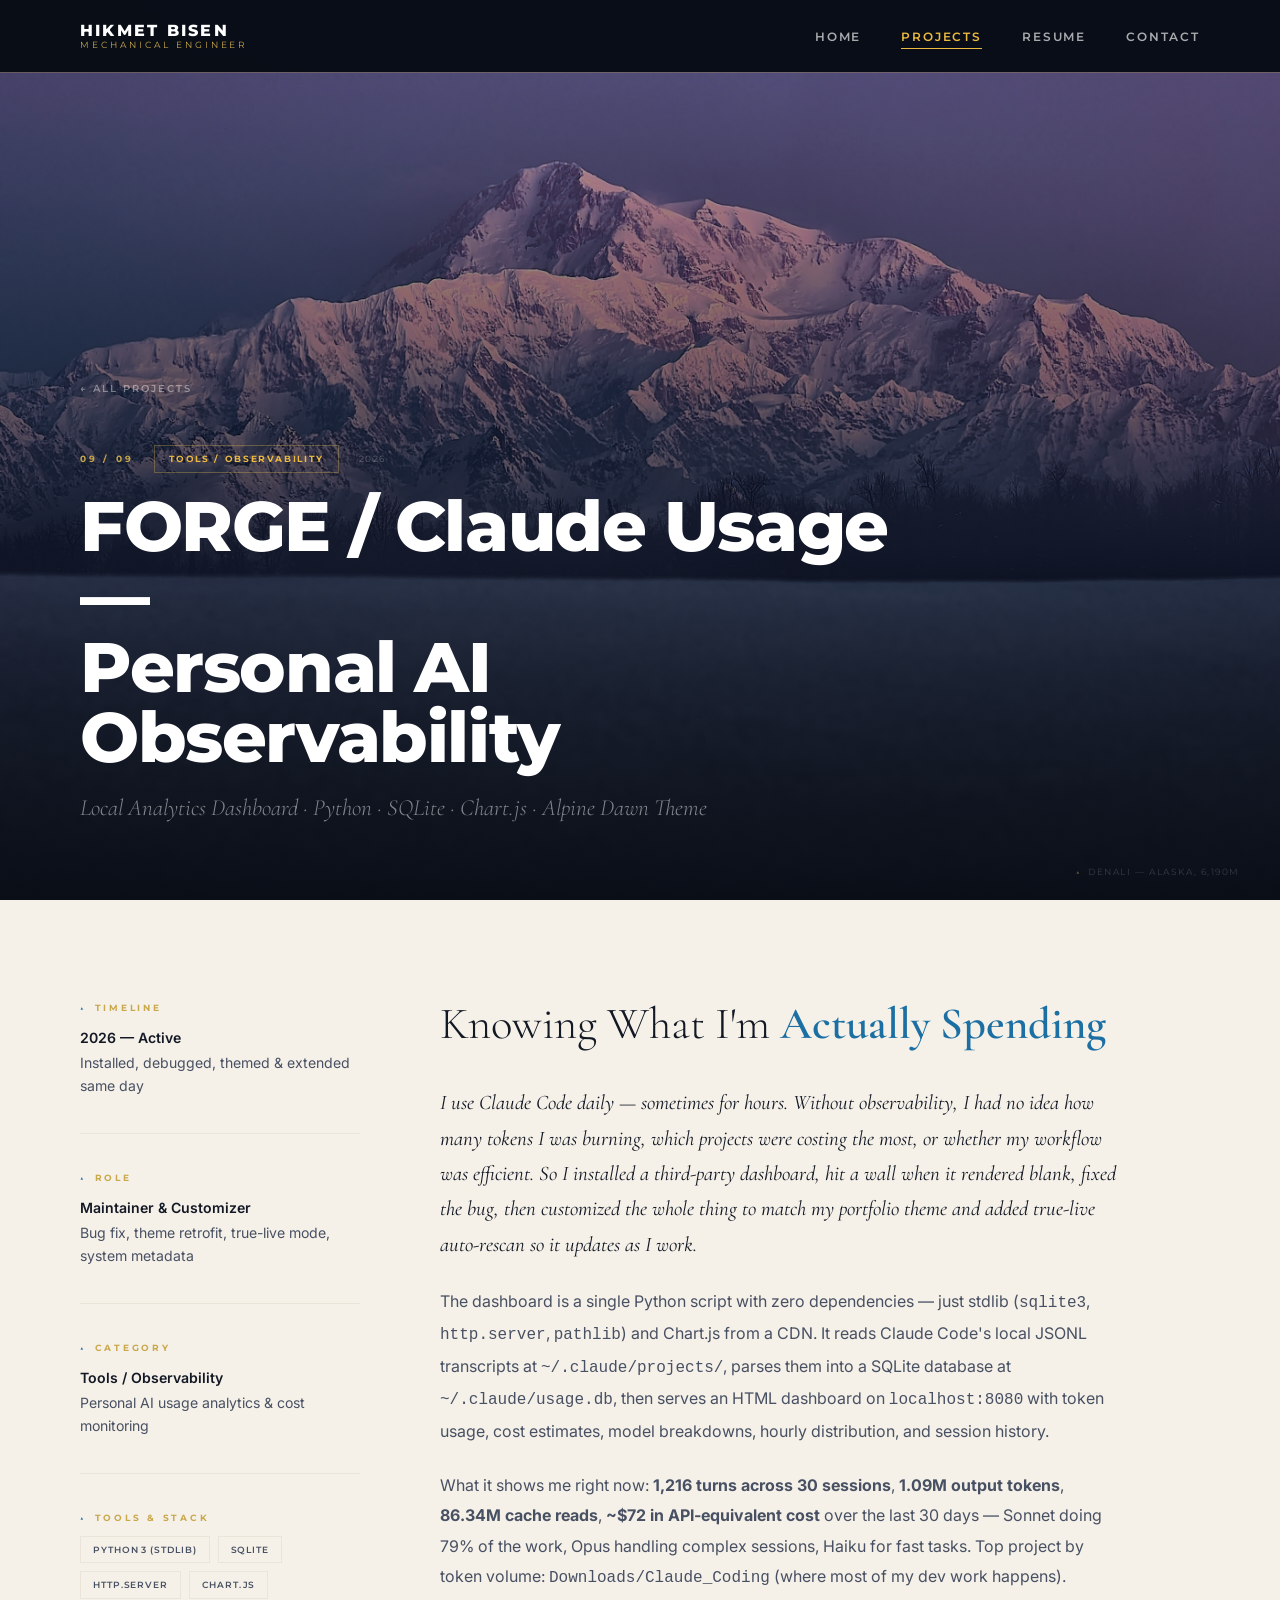
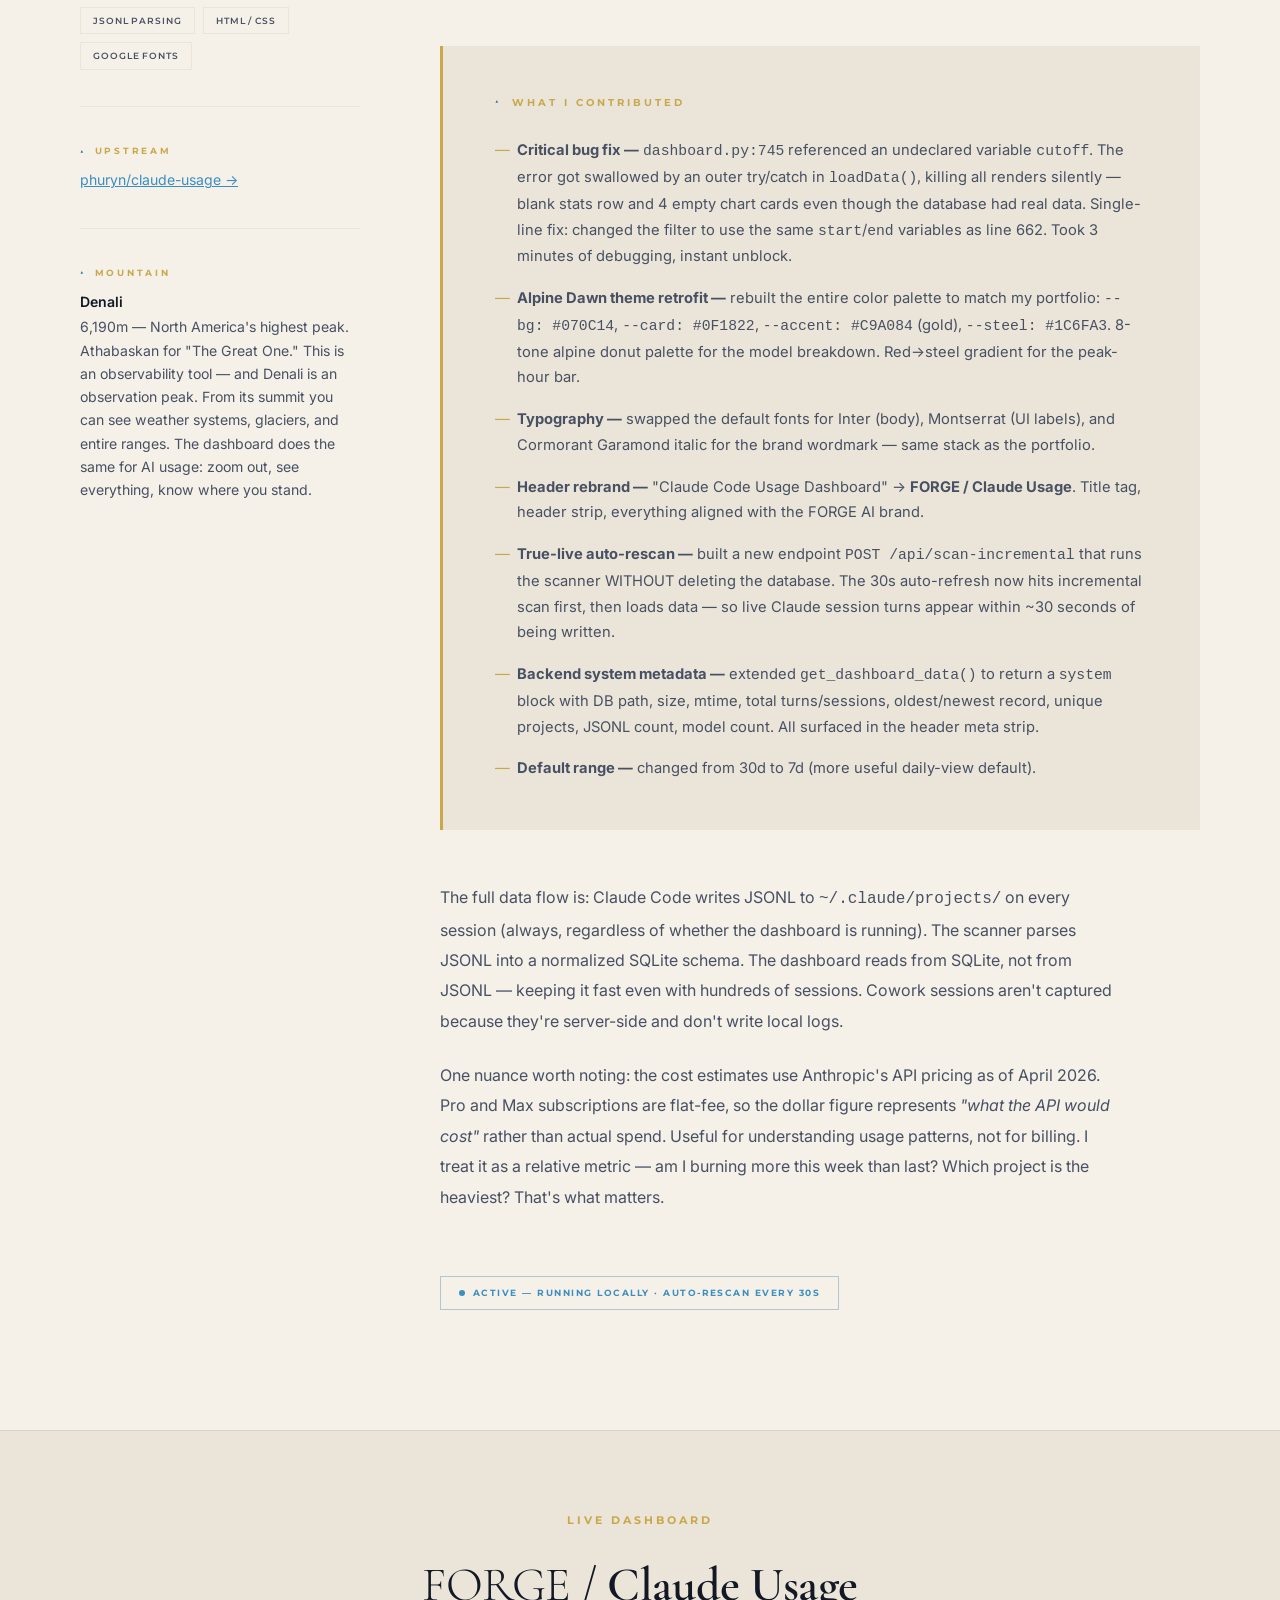
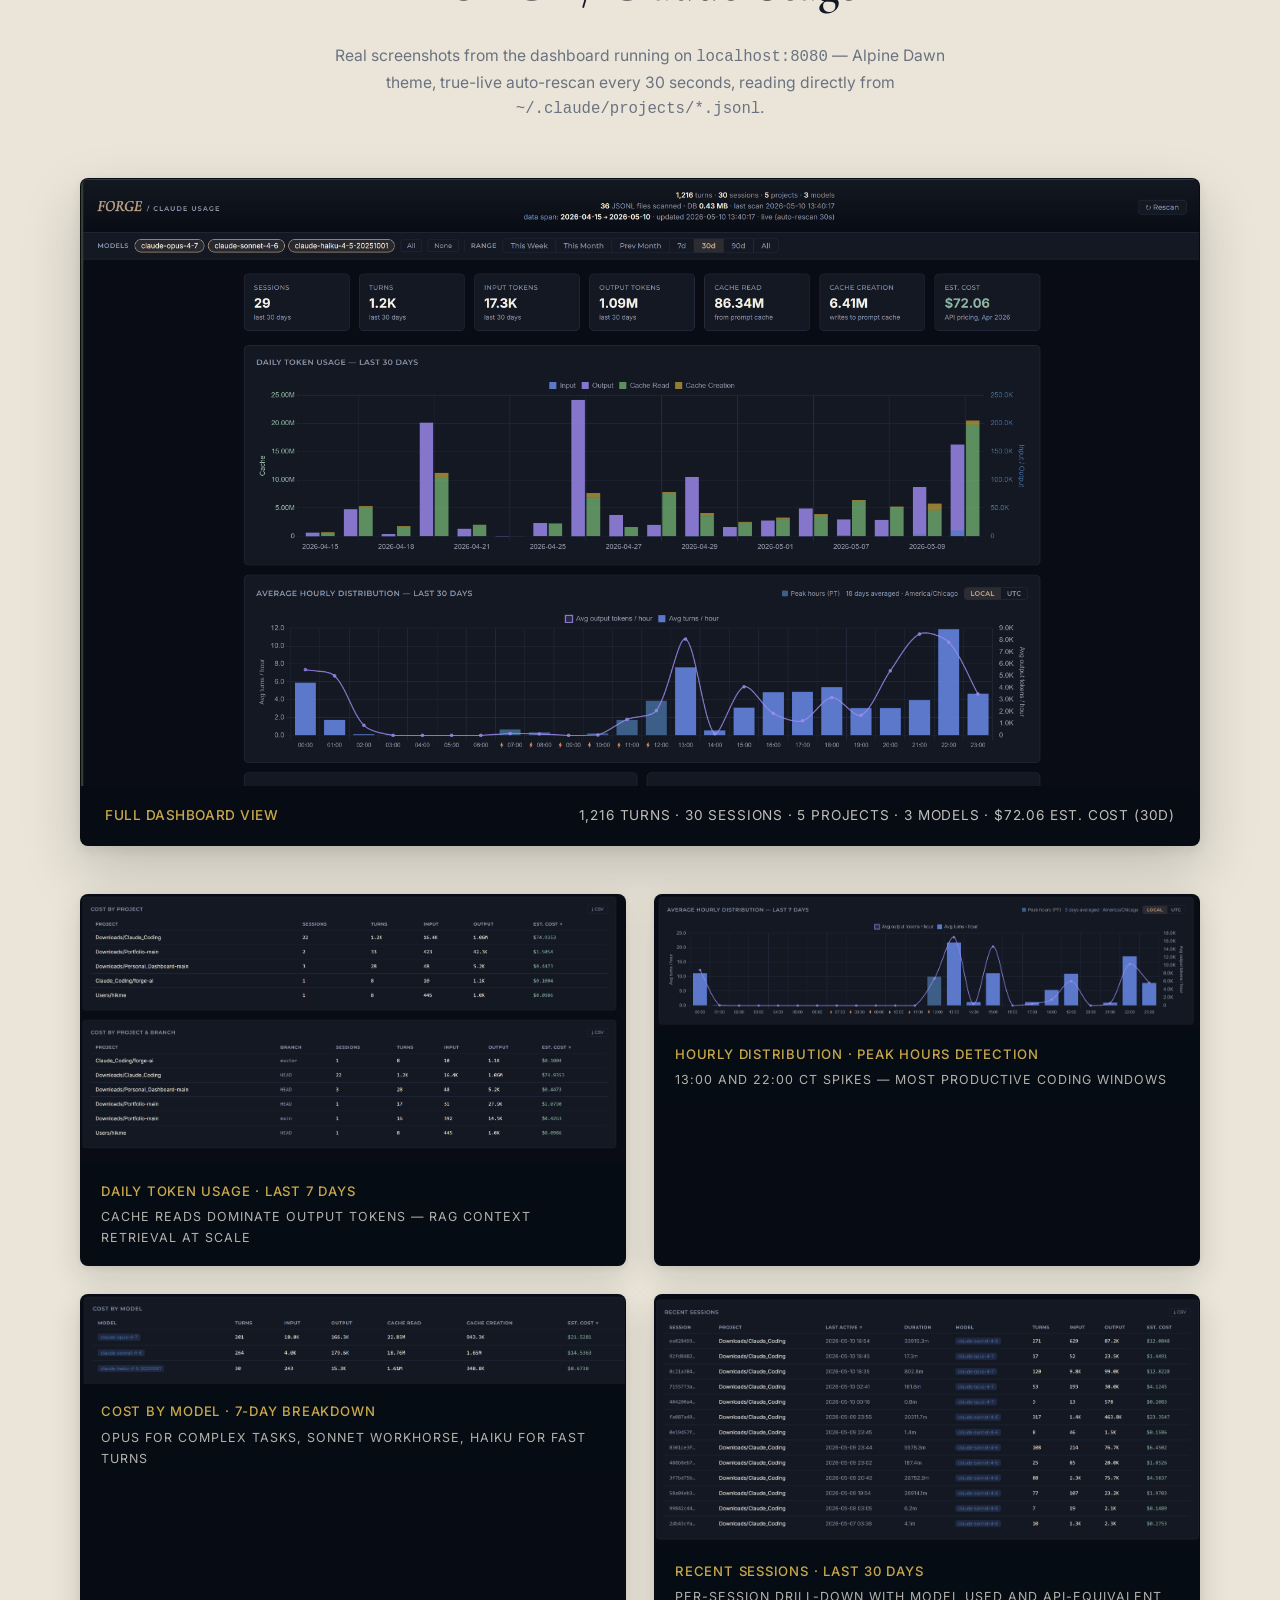
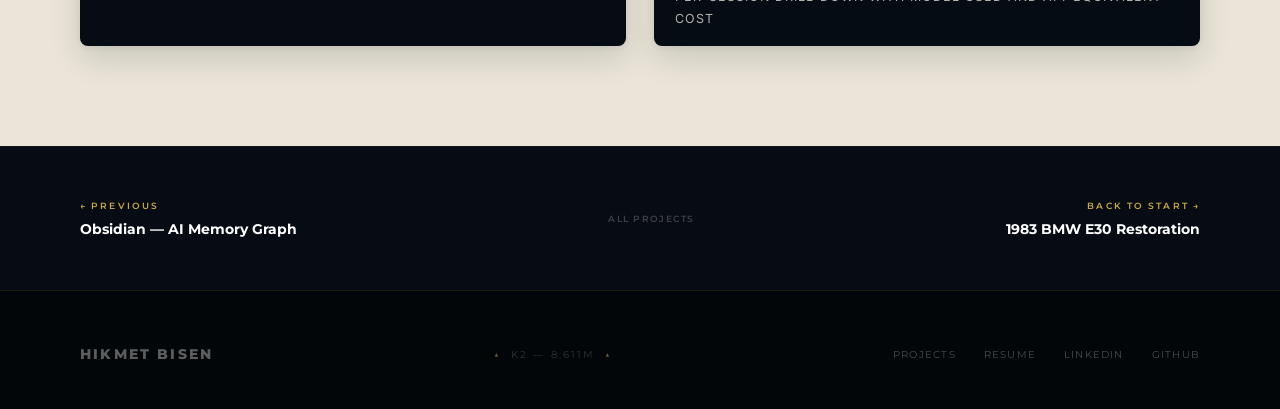
==== commit 5a9bfb60: "Claude Dashboard: add Live Dashboard gallery with real screenshots 5 actual screenshots from the run" ====
--- a/Project/project-claude-dashboard.html
+++ b/Project/project-claude-dashboard.html
@@ -6,6 +6,101 @@
   <title>Claude Usage Dashboard — Hikmet Bisen</title>
   <meta name="description" content="Local analytics dashboard for Claude Code — token usage, cost estimates, session history. Customized to Alpine Dawn theme with true-live auto-rescan.">
   <link rel="stylesheet" href="../css/style.css">
+  <style>
+    .dashboard-gallery {
+      padding: 80px 0 100px;
+      background: var(--cream-dark, #ECE6D8);
+      border-top: 1px solid rgba(7,12,20,0.08);
+    }
+    .dashboard-gallery .container { max-width: 1200px; }
+    .dashboard-gallery .gallery-header {
+      text-align: center;
+      margin-bottom: 56px;
+    }
+    .dashboard-gallery h2 {
+      font-family: var(--font-display);
+      font-size: clamp(2rem, 4vw, 3rem);
+      font-weight: 300;
+      color: var(--text);
+      margin: 12px 0 16px;
+      letter-spacing: -0.01em;
+    }
+    .dashboard-gallery h2 strong { font-weight: 600; }
+    .dashboard-gallery .gallery-subtitle {
+      color: var(--muted, #6b7280);
+      max-width: 640px;
+      margin: 0 auto;
+      font-size: 0.98rem;
+      line-height: 1.6;
+    }
+    .gallery-hero {
+      margin-bottom: 48px;
+      border-radius: 8px;
+      overflow: hidden;
+      box-shadow: 0 24px 60px rgba(7,12,20,0.18), 0 4px 12px rgba(7,12,20,0.08);
+      border: 1px solid rgba(7,12,20,0.06);
+      background: #070C14;
+    }
+    .gallery-hero img { width: 100%; display: block; }
+    .gallery-hero-caption {
+      padding: 18px 24px;
+      background: rgba(7,12,20,0.92);
+      color: rgba(245,241,232,0.78);
+      font-size: 0.85rem;
+      font-family: var(--font-ui, var(--font-body));
+      letter-spacing: 0.06em;
+      text-transform: uppercase;
+      display: flex;
+      justify-content: space-between;
+      align-items: center;
+      flex-wrap: wrap;
+      gap: 12px;
+    }
+    .gallery-hero-caption strong {
+      color: var(--gold, #C9A084);
+      font-weight: 500;
+      letter-spacing: 0.04em;
+    }
+    .gallery-grid {
+      display: grid;
+      grid-template-columns: repeat(2, 1fr);
+      gap: 28px;
+    }
+    @media (max-width: 768px) {
+      .gallery-grid { grid-template-columns: 1fr; gap: 20px; }
+      .dashboard-gallery { padding: 60px 0 80px; }
+    }
+    .gallery-card {
+      background: #070C14;
+      border-radius: 8px;
+      overflow: hidden;
+      box-shadow: 0 12px 32px rgba(7,12,20,0.14), 0 2px 6px rgba(7,12,20,0.06);
+      border: 1px solid rgba(7,12,20,0.06);
+      transition: transform 0.4s cubic-bezier(0.4,0,0.2,1), box-shadow 0.4s ease;
+    }
+    .gallery-card:hover {
+      transform: translateY(-4px);
+      box-shadow: 0 20px 48px rgba(7,12,20,0.22), 0 4px 10px rgba(7,12,20,0.1);
+    }
+    .gallery-card img { width: 100%; display: block; }
+    .gallery-card figcaption {
+      padding: 16px 20px;
+      background: rgba(7,12,20,0.94);
+      color: rgba(245,241,232,0.72);
+      font-size: 0.78rem;
+      font-family: var(--font-ui, var(--font-body));
+      letter-spacing: 0.08em;
+      text-transform: uppercase;
+    }
+    .gallery-card figcaption strong {
+      display: block;
+      color: var(--gold, #C9A084);
+      font-size: 0.82rem;
+      font-weight: 500;
+      letter-spacing: 0.06em;
+      margin-bottom: 4px;
+    }
+  </style>
 </head>
 <body>
 
@@ -141,6 +236,62 @@
           <span class="project-status-badge">Active — Running Locally · Auto-Rescan Every 30s</span>
         </div>
 
+      </div>
+    </div>
+  </section>
+
+  <!-- ── Live Dashboard Gallery ── -->
+  <section class="dashboard-gallery">
+    <div class="container">
+      <div class="gallery-header">
+        <span class="section-label">Live Dashboard</span>
+        <h2>FORGE / <strong>Claude Usage</strong></h2>
+        <p class="gallery-subtitle">
+          Real screenshots from the dashboard running on <code>localhost:8080</code> — Alpine Dawn theme,
+          true-live auto-rescan every 30 seconds, reading directly from <code>~/.claude/projects/*.jsonl</code>.
+        </p>
+      </div>
+
+      <figure class="gallery-hero">
+        <img src="../assets/images/dashboard/dashboard-overview.png" alt="FORGE / Claude Usage dashboard — full overview with stats, daily tokens, and hourly distribution">
+        <figcaption class="gallery-hero-caption">
+          <strong>Full Dashboard View</strong>
+          <span>1,216 turns · 30 sessions · 5 projects · 3 models · $72.06 est. cost (30d)</span>
+        </figcaption>
+      </figure>
+
+      <div class="gallery-grid">
+        <figure class="gallery-card">
+          <img src="../assets/images/dashboard/daily-tokens.png" alt="Daily token usage chart — last 7 days, stacked bars for input, output, cache read, and cache creation">
+          <figcaption>
+            <strong>Daily Token Usage · Last 7 Days</strong>
+            Cache reads dominate output tokens — RAG context retrieval at scale
+          </figcaption>
+        </figure>
+
+        <figure class="gallery-card">
+          <img src="../assets/images/dashboard/hourly-distribution.png" alt="Average hourly distribution chart — turns and output tokens by hour of day, with peak hours highlighted">
+          <figcaption>
+            <strong>Hourly Distribution · Peak Hours Detection</strong>
+            13:00 and 22:00 CT spikes — most productive coding windows
+          </figcaption>
+        </figure>
+
+        <figure class="gallery-card">
+          <img src="../assets/images/dashboard/cost-by-model.png" alt="Cost by model table — Opus, Sonnet, and Haiku with turns, tokens, and estimated API cost">
+          <figcaption>
+            <strong>Cost By Model · 7-Day Breakdown</strong>
+            Opus for complex tasks, Sonnet workhorse, Haiku for fast turns
+          </figcaption>
+        </figure>
+
+        <figure class="gallery-card">
+          <img src="../assets/images/dashboard/recent-sessions.png" alt="Recent sessions table — session ID, project, last active timestamp, duration, model, turns, tokens, and cost">
+          <figcaption>
+            <strong>Recent Sessions · Last 30 Days</strong>
+            Per-session drill-down with model used and API-equivalent cost
+          </figcaption>
+        </figure>
       </div>
     </div>
   </section>
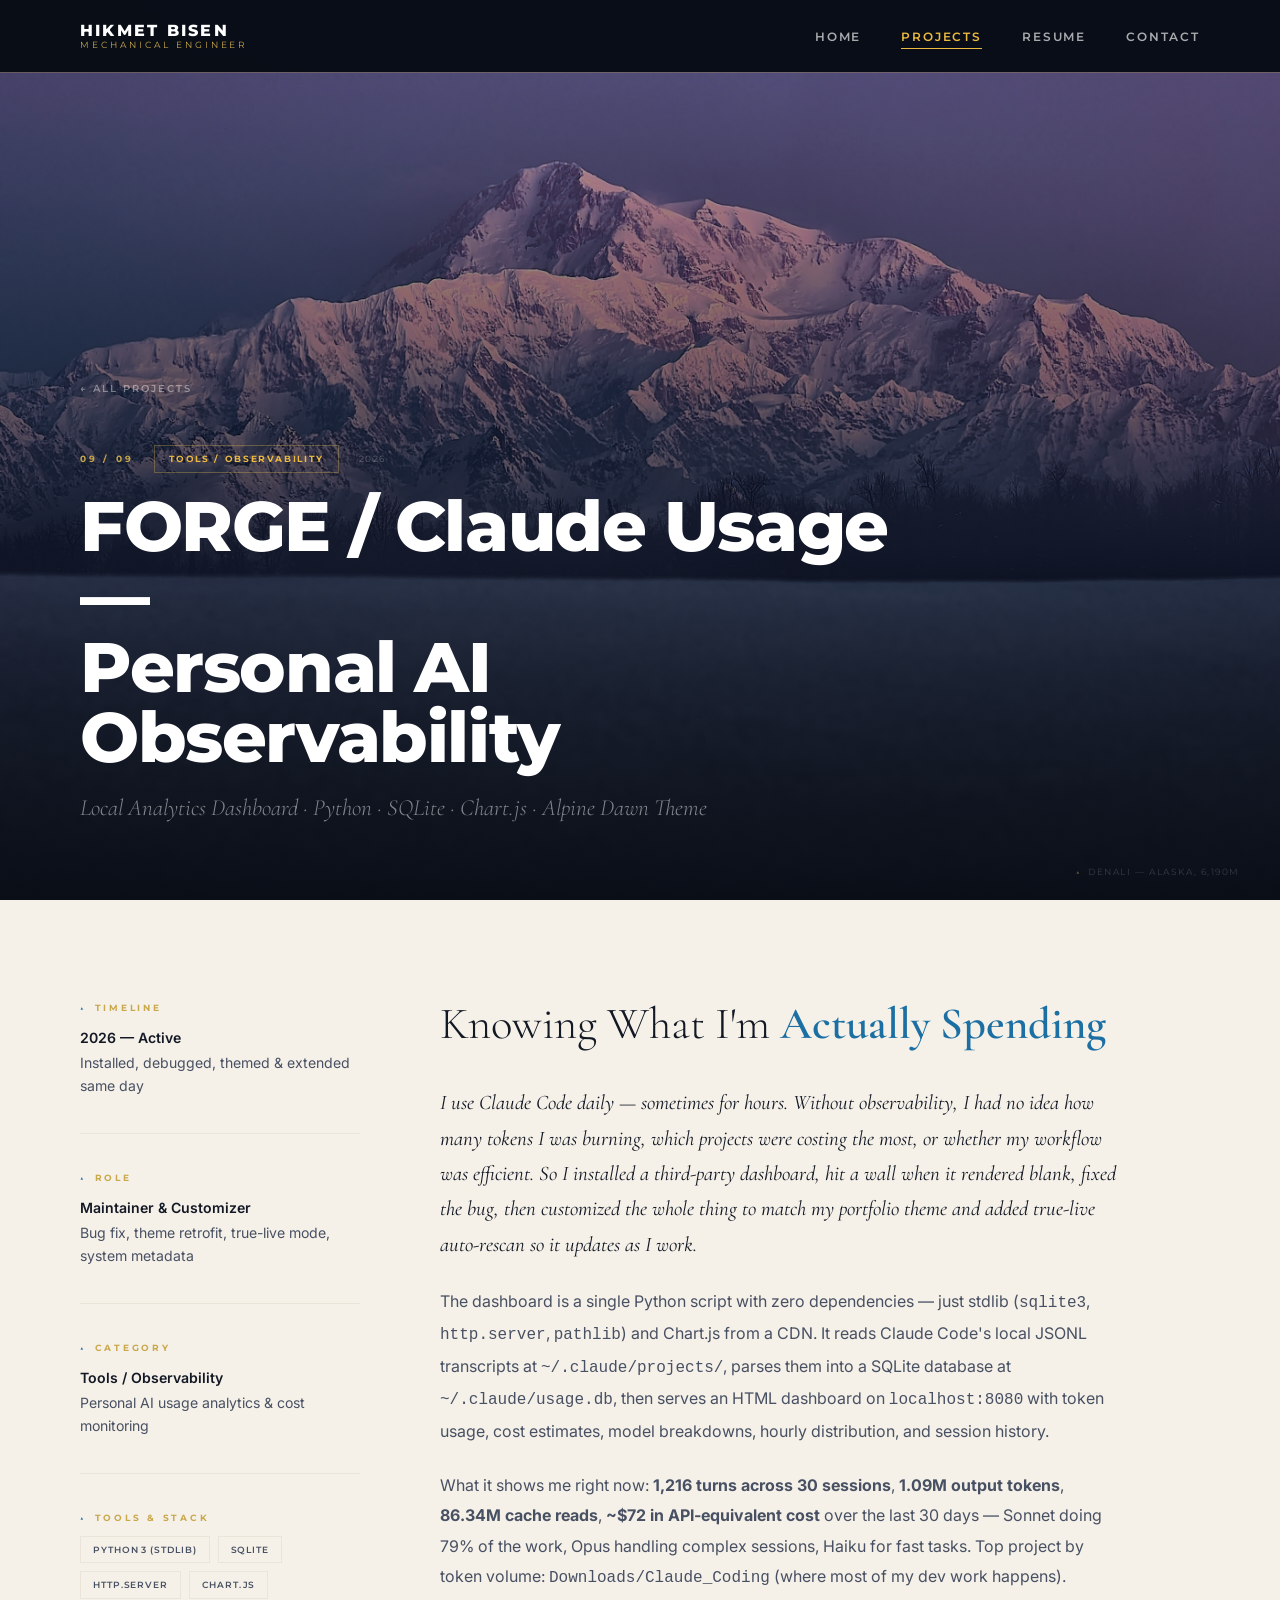
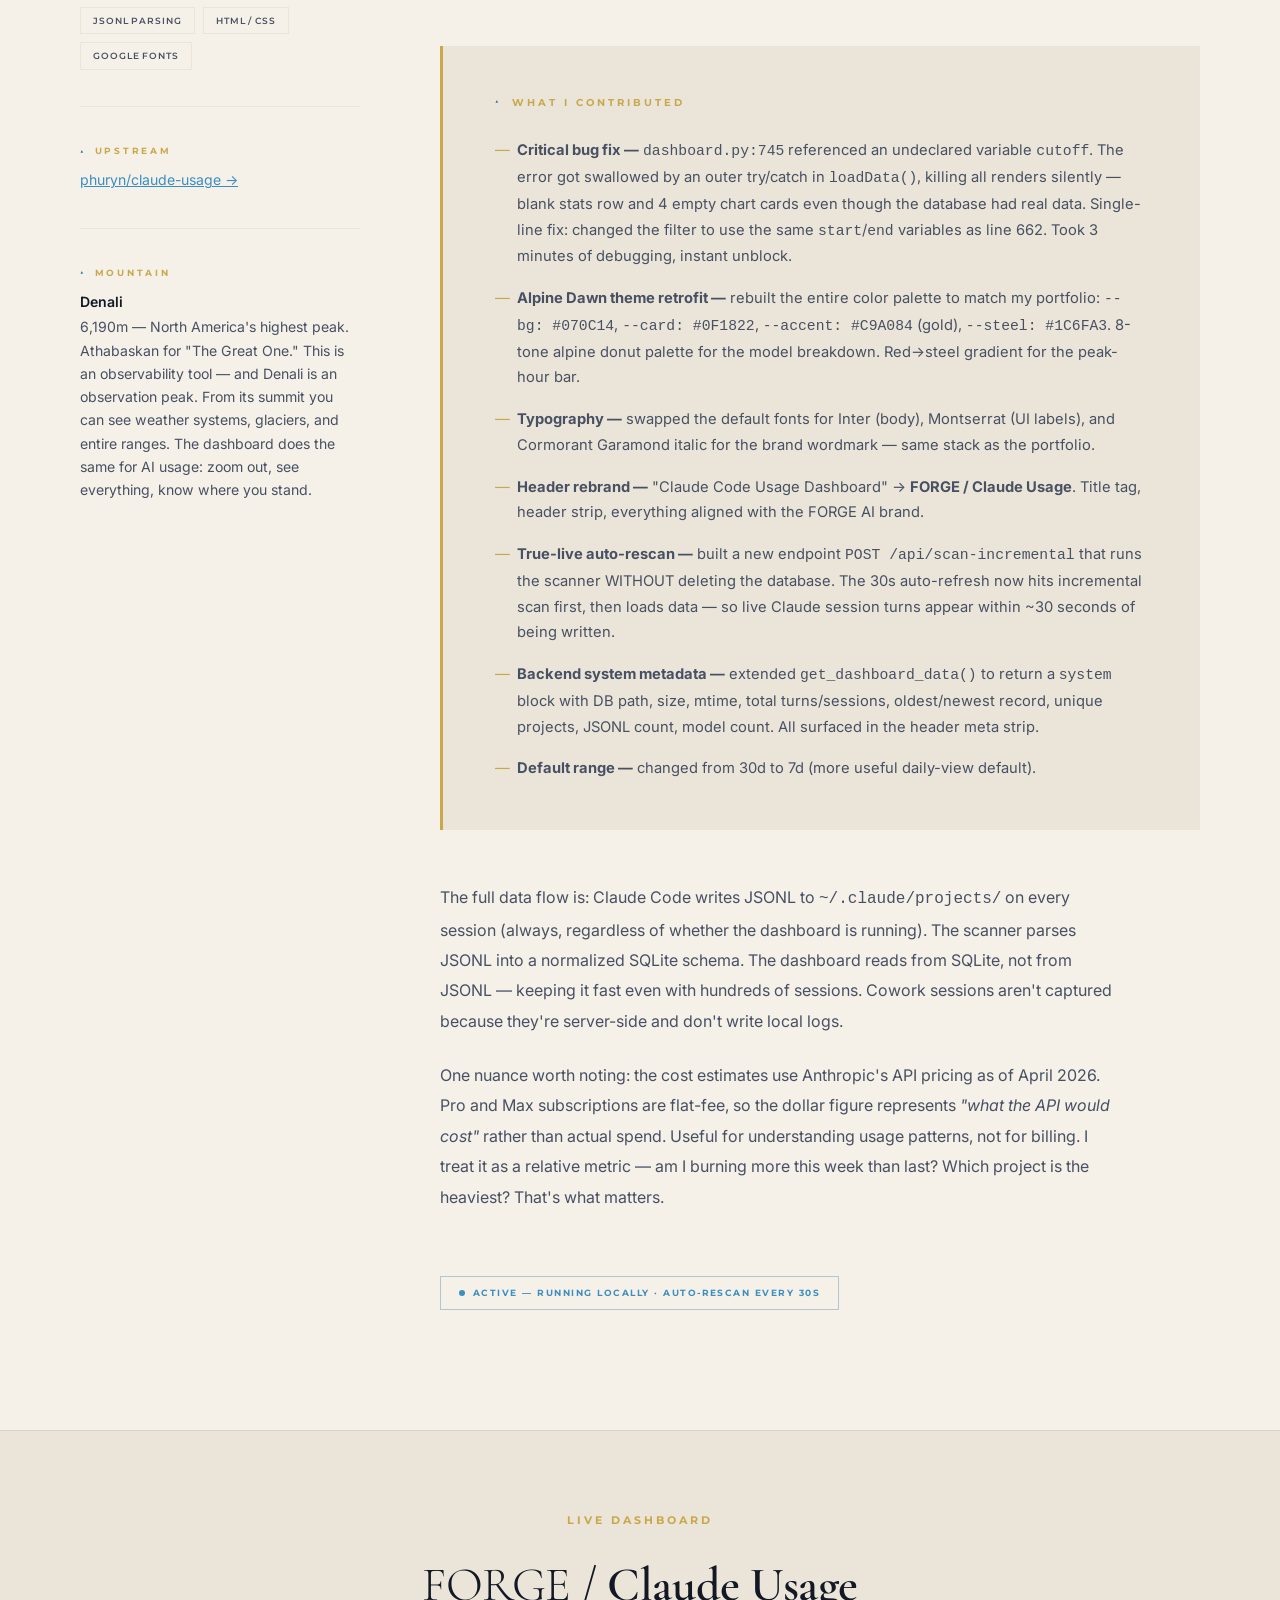
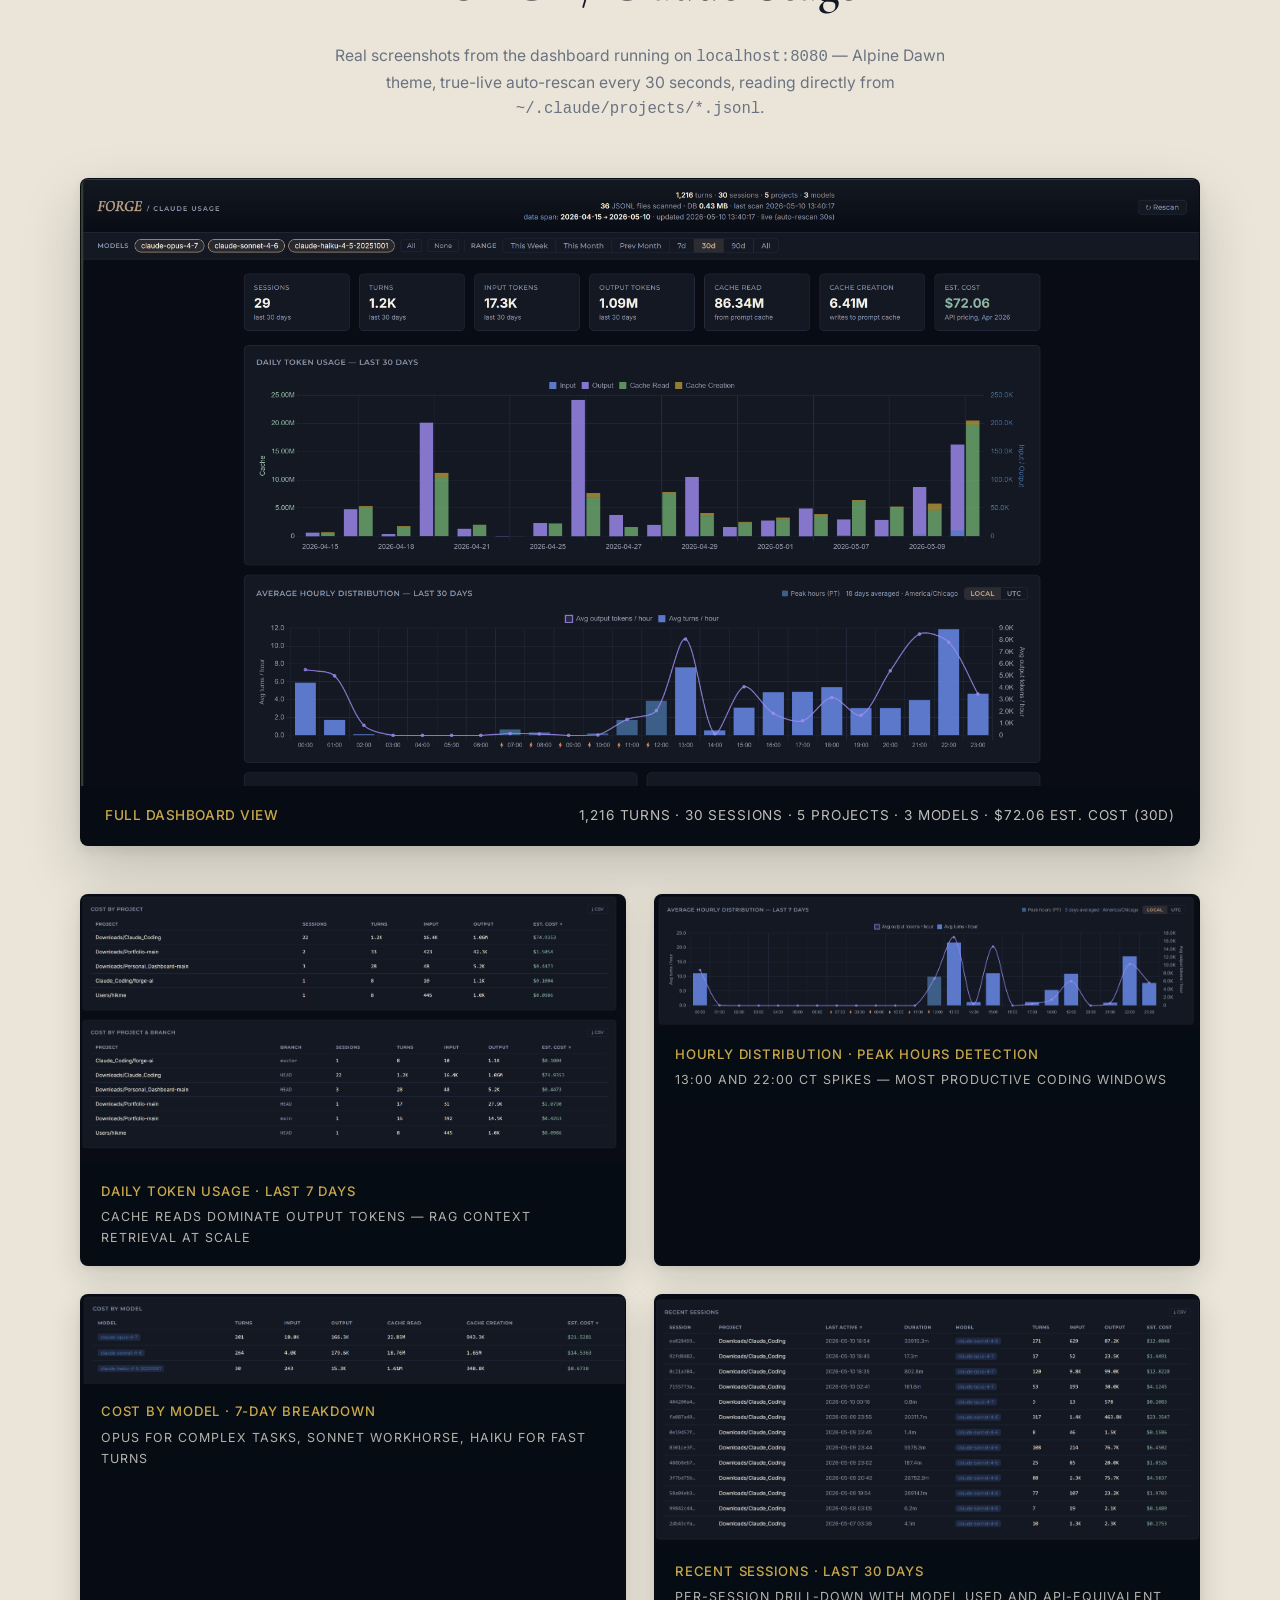
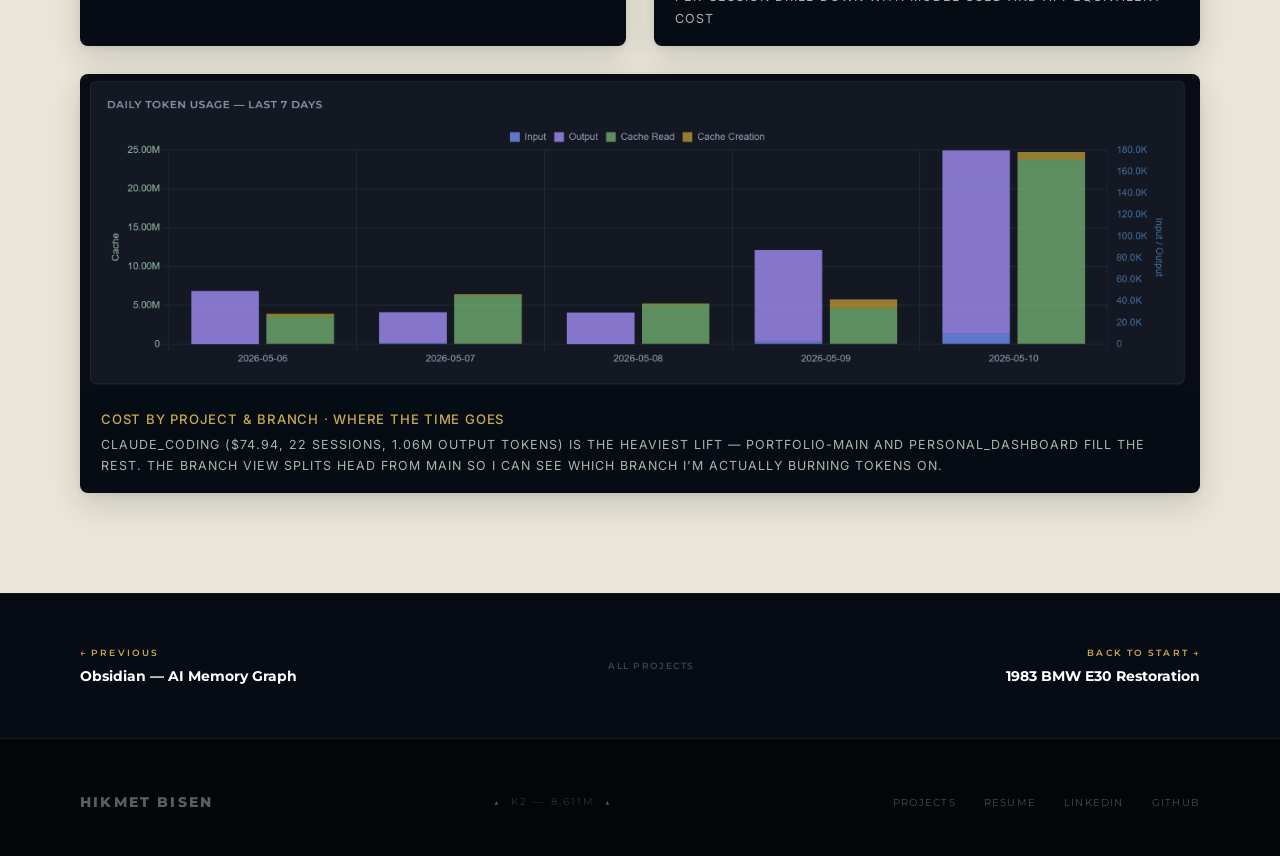
==== commit 6e8c2c0e: "Claude Dashboard gallery: add Cost By Project + Branch wide card" ====
--- a/Project/project-claude-dashboard.html
+++ b/Project/project-claude-dashboard.html
@@ -66,6 +66,7 @@
       grid-template-columns: repeat(2, 1fr);
       gap: 28px;
     }
+    .gallery-card.wide { grid-column: 1 / -1; }
     @media (max-width: 768px) {
       .gallery-grid { grid-template-columns: 1fr; gap: 20px; }
       .dashboard-gallery { padding: 60px 0 80px; }
@@ -290,6 +291,14 @@
           <figcaption>
             <strong>Recent Sessions · Last 30 Days</strong>
             Per-session drill-down with model used and API-equivalent cost
+          </figcaption>
+        </figure>
+
+        <figure class="gallery-card wide">
+          <img src="../assets/images/dashboard/cost-by-project.png" alt="Cost by project and cost by project & branch tables — Claude_Coding leads spend, with HEAD vs main branch breakdown">
+          <figcaption>
+            <strong>Cost By Project &amp; Branch · Where The Time Goes</strong>
+            Claude_Coding ($74.94, 22 sessions, 1.06M output tokens) is the heaviest lift — Portfolio-main and Personal_Dashboard fill the rest. The branch view splits HEAD from main so I can see which branch I'm actually burning tokens on.
           </figcaption>
         </figure>
       </div>
